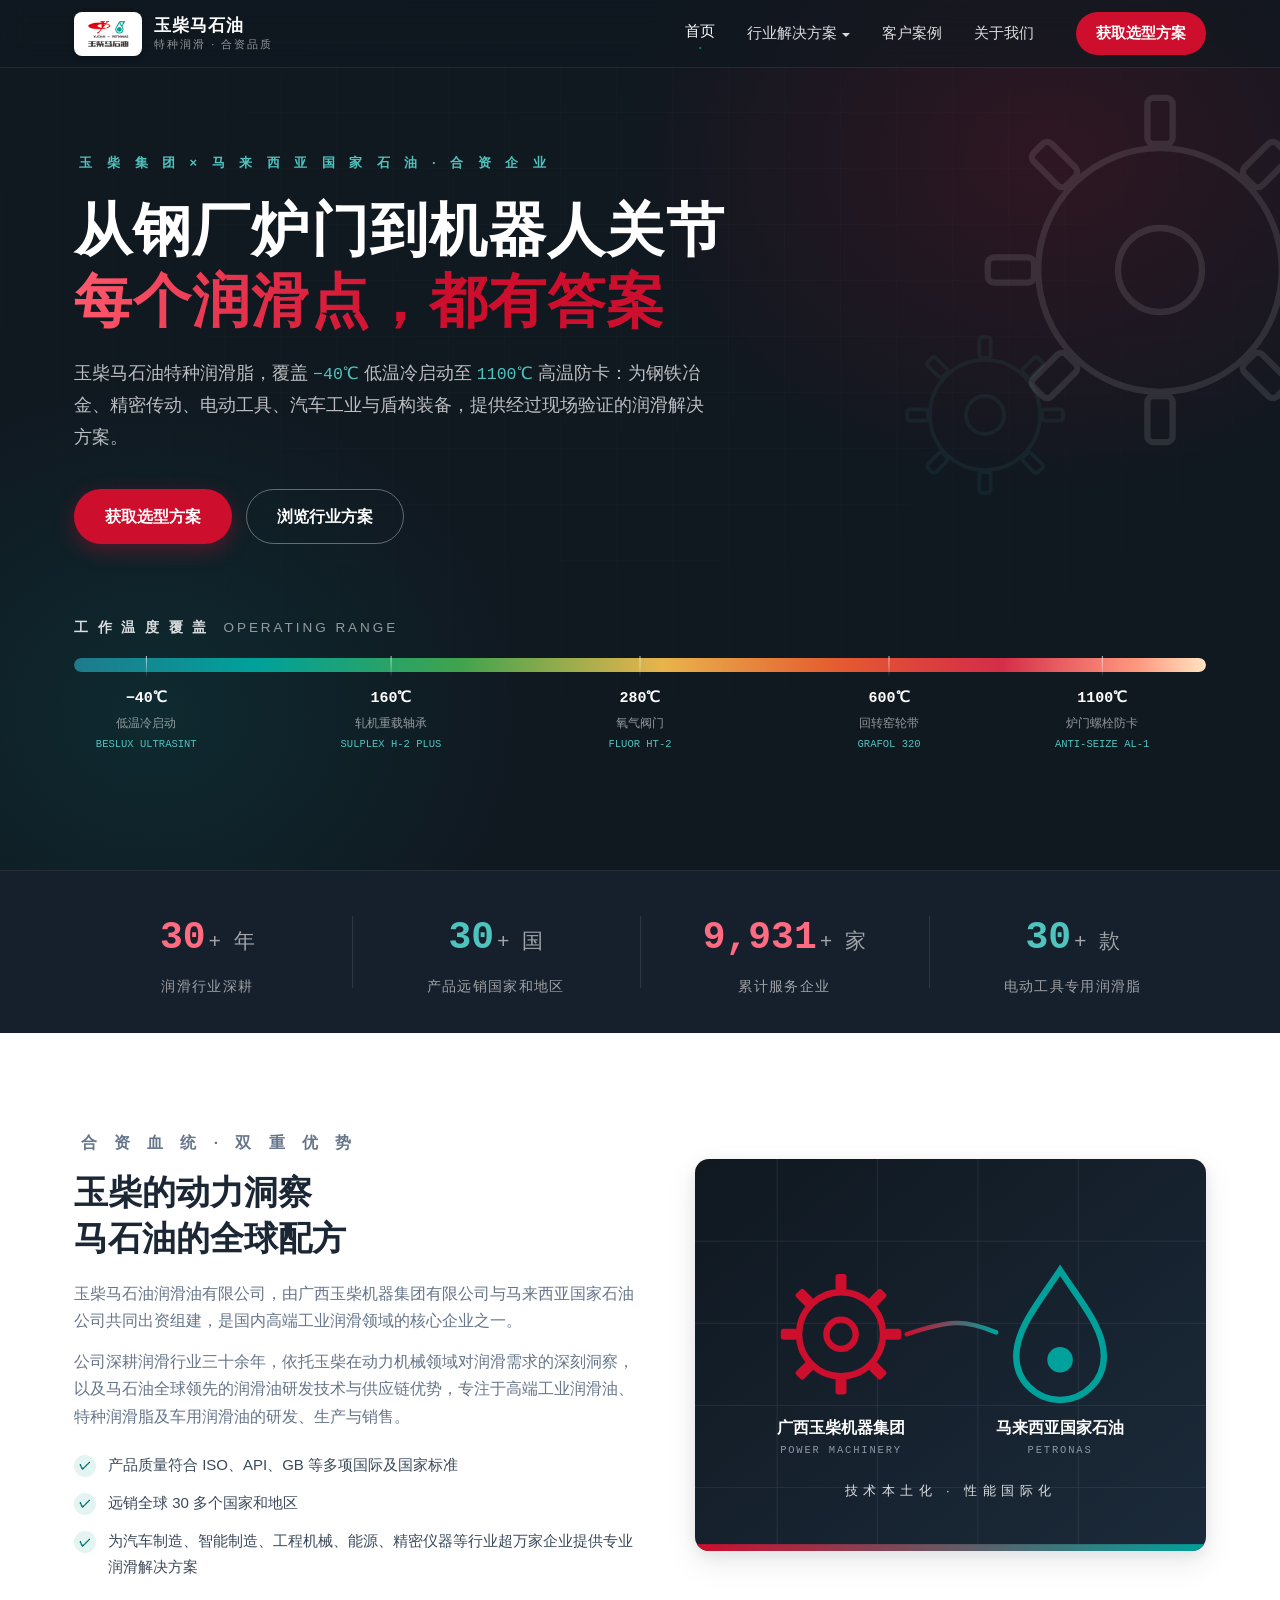
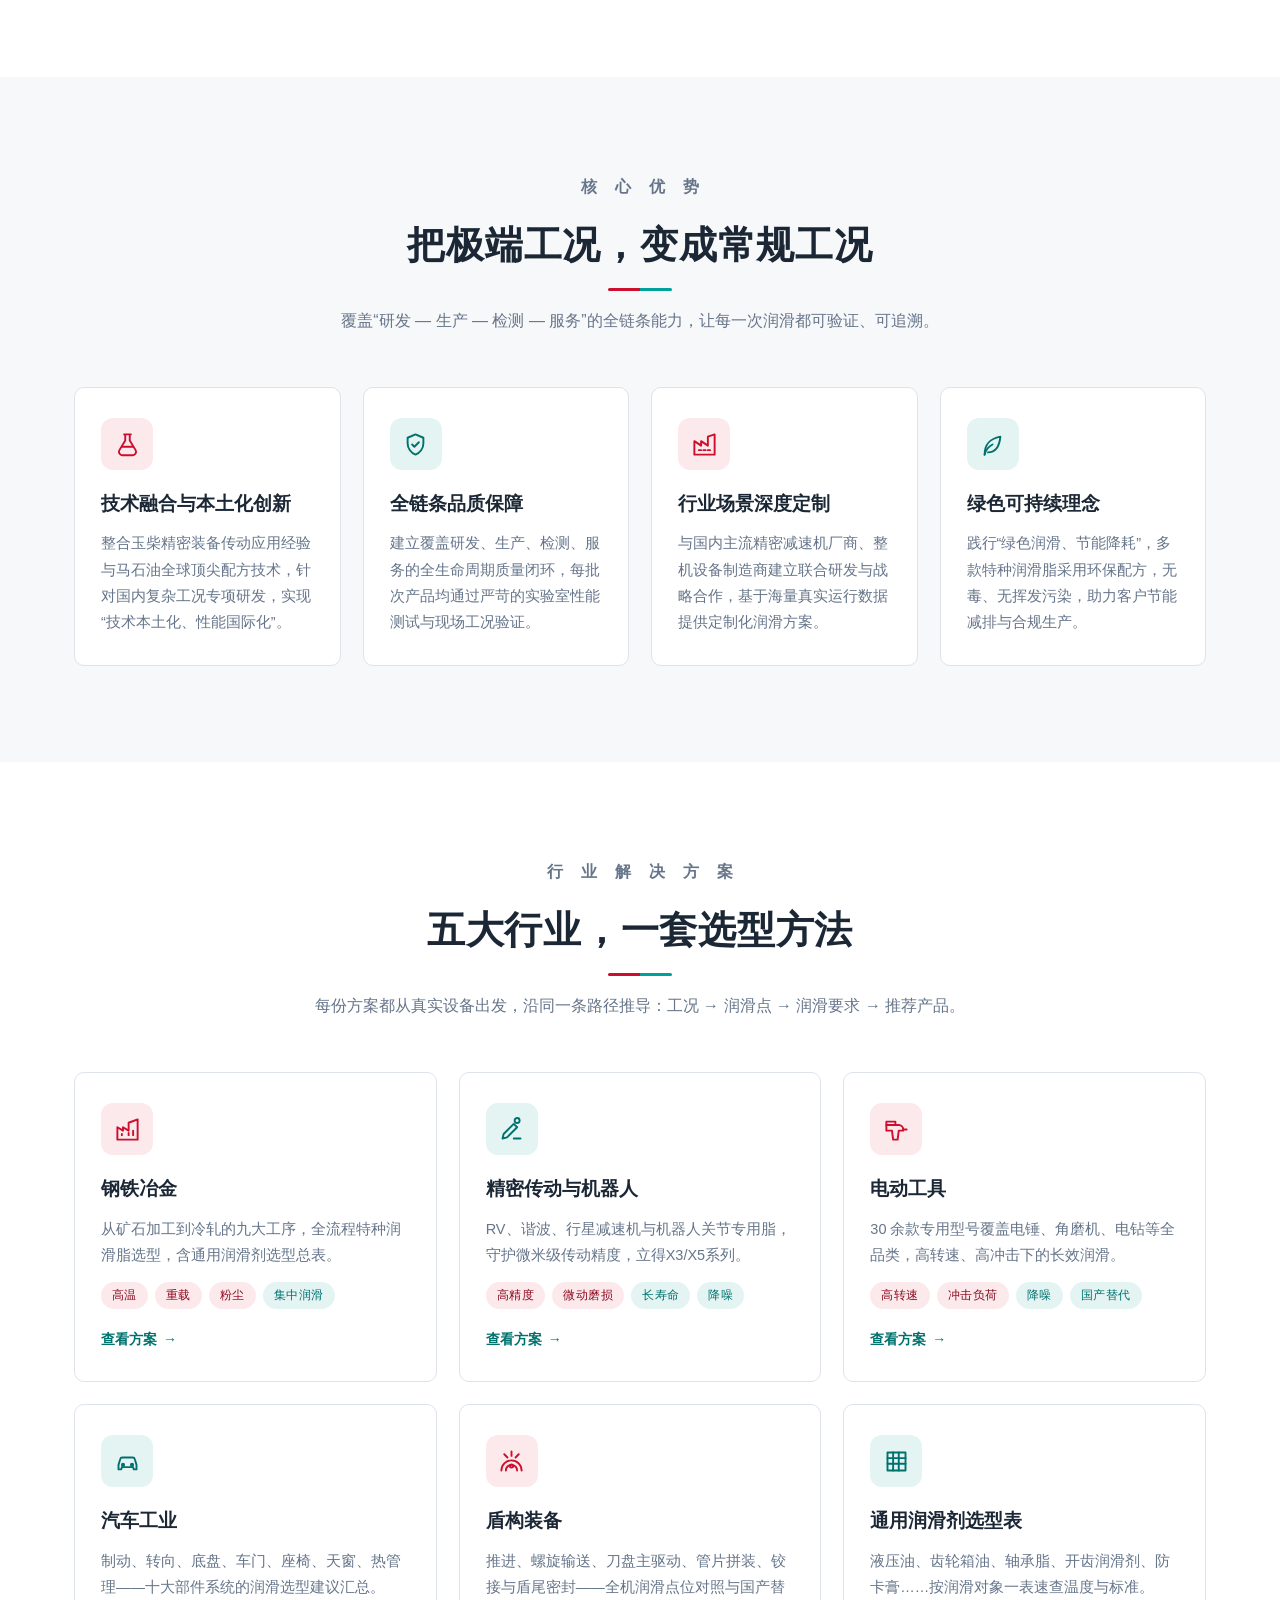
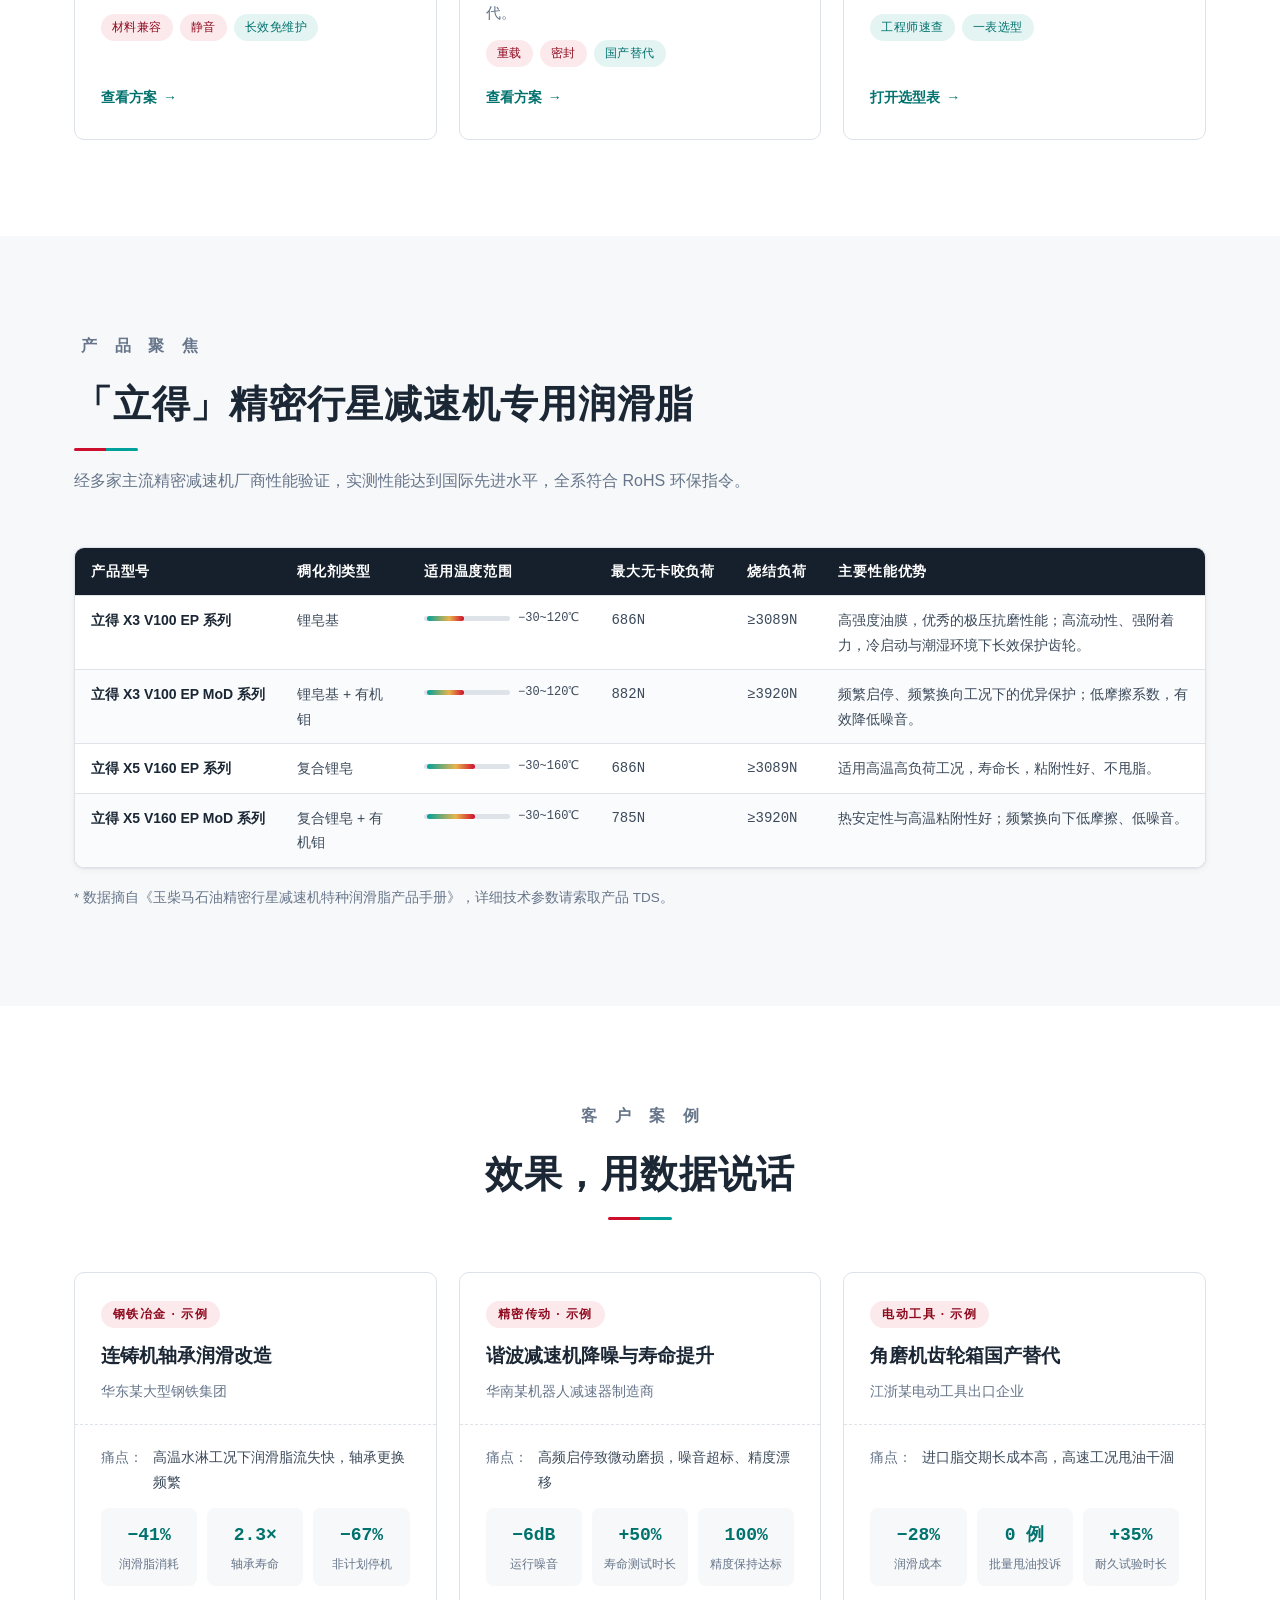
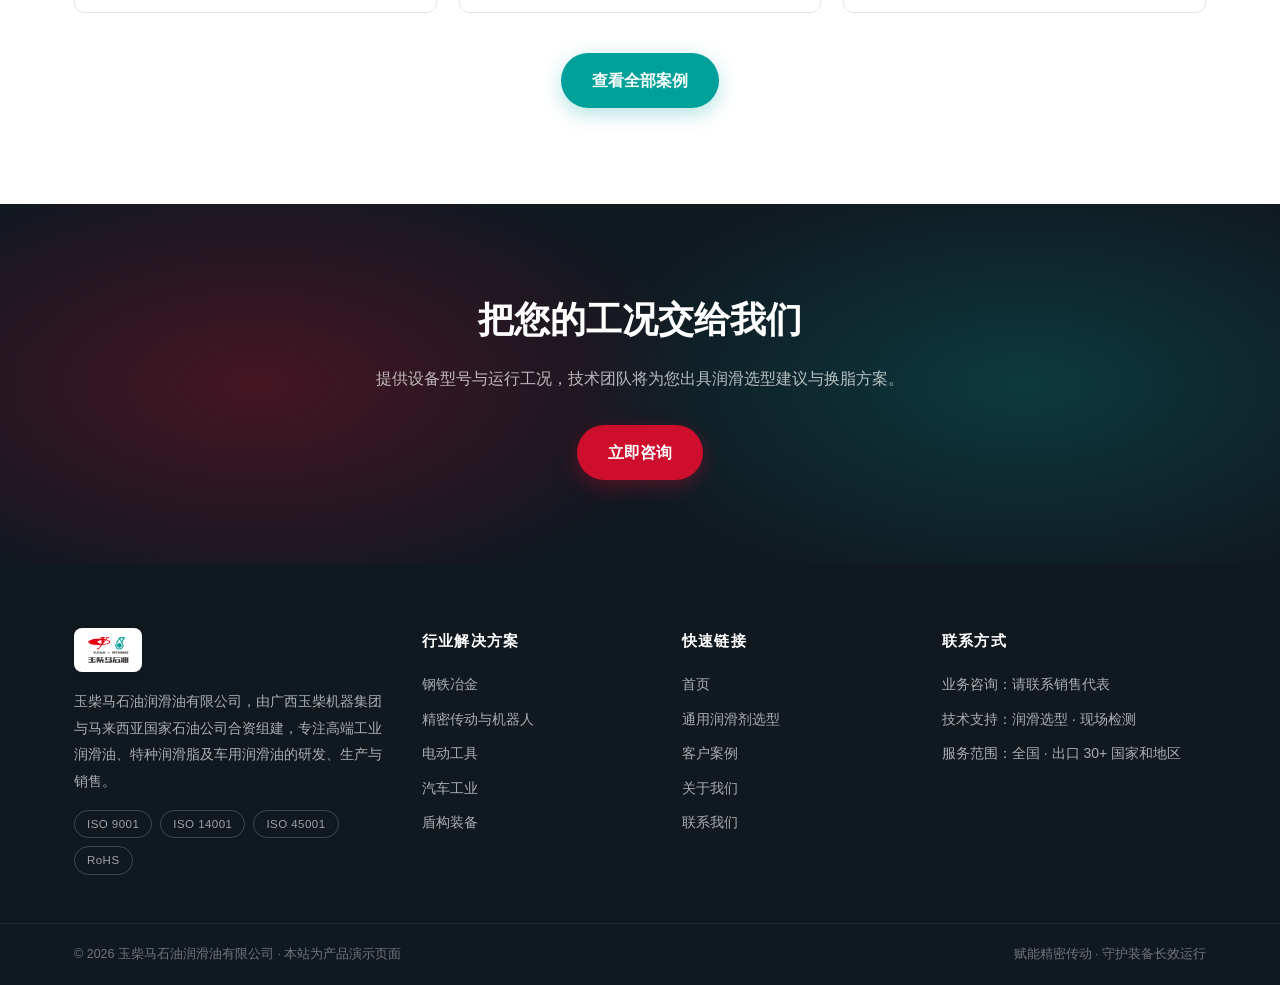
==== index.html @ 253e6396 "玉柴马石油特种润滑演示站点：首页、五大行业方案、客户案例、关于我们 Co-Authored-By: Claude Fable 5 <noreply@anthropic.com>" ====
<!DOCTYPE html>
<html lang="zh-CN">
<head>
<meta charset="UTF-8">
<meta name="viewport" content="width=device-width, initial-scale=1.0">
<title>玉柴马石油 · 特种润滑解决方案</title>
<meta name="description" content="玉柴马石油润滑油有限公司——玉柴集团与马来西亚国家石油公司合资企业，为钢铁冶金、精密传动、电动工具、汽车工业、盾构装备提供特种润滑脂与全套润滑解决方案。">
<link rel="icon" type="image/png" href="assets/img/logo.png">
<link rel="stylesheet" href="assets/css/style.css">
</head>
<body>

<header class="nav" id="nav">
  <div class="nav-inner">
    <a class="brand" href="index.html" aria-label="玉柴马石油 首页">
      <span class="brand-chip"><img src="assets/img/logo.png" alt="玉柴马石油 YUCHAI · PETRONAS"></span>
      <span class="brand-name">玉柴马石油<small>特种润滑 · 合资品质</small></span>
    </a>
    <nav aria-label="主导航">
      <ul class="nav-links">
        <li><a class="top-link active" href="index.html">首页</a></li>
        <li>
          <a class="top-link" href="solutions/steel.html" aria-haspopup="true">行业解决方案<span class="caret"></span></a>
          <ul class="dropdown">
            <li><a href="solutions/steel.html"><span class="dot"></span>钢铁冶金</a></li>
            <li><a href="solutions/precision.html"><span class="dot"></span>精密传动与机器人</a></li>
            <li><a href="solutions/power-tools.html"><span class="dot"></span>电动工具</a></li>
            <li><a href="solutions/automotive.html"><span class="dot"></span>汽车工业</a></li>
            <li><a href="solutions/tbm.html"><span class="dot"></span>盾构装备</a></li>
          </ul>
        </li>
        <li><a class="top-link" href="cases.html">客户案例</a></li>
        <li><a class="top-link" href="about.html">关于我们</a></li>
      </ul>
    </nav>
    <a class="nav-cta" href="about.html#contact">获取选型方案</a>
    <button class="nav-burger" aria-label="打开菜单" aria-expanded="false"><span></span></button>
  </div>
</header>

<main>

<!-- 英雄区 -->
<section class="hero">
  <div class="hero-grid" aria-hidden="true"></div>
  <svg aria-hidden="true" style="position:absolute;right:-90px;top:60px;width:420px;opacity:.10" viewBox="0 0 200 200" fill="none">
    <g class="gear-spin">
      <circle cx="100" cy="100" r="58" stroke="#fff" stroke-width="3"/>
      <circle cx="100" cy="100" r="20" stroke="#fff" stroke-width="3"/>
      <g stroke="#fff" stroke-width="3">
        <rect x="94" y="18" width="12" height="22" rx="3"/><rect x="94" y="160" width="12" height="22" rx="3"/>
        <rect x="18" y="94" width="22" height="12" rx="3"/><rect x="160" y="94" width="22" height="12" rx="3"/>
        <rect x="94" y="18" width="12" height="22" rx="3" transform="rotate(45 100 100)"/>
        <rect x="94" y="160" width="12" height="22" rx="3" transform="rotate(45 100 100)"/>
        <rect x="18" y="94" width="22" height="12" rx="3" transform="rotate(45 100 100)"/>
        <rect x="160" y="94" width="22" height="12" rx="3" transform="rotate(45 100 100)"/>
      </g>
    </g>
  </svg>
  <svg aria-hidden="true" style="position:absolute;right:200px;top:320px;width:190px;opacity:.07" viewBox="0 0 200 200" fill="none">
    <g class="gear-spin rev">
      <circle cx="100" cy="100" r="58" stroke="#4FC3BE" stroke-width="4"/>
      <circle cx="100" cy="100" r="20" stroke="#4FC3BE" stroke-width="4"/>
      <g stroke="#4FC3BE" stroke-width="4">
        <rect x="94" y="18" width="12" height="22" rx="3"/><rect x="94" y="160" width="12" height="22" rx="3"/>
        <rect x="18" y="94" width="22" height="12" rx="3"/><rect x="160" y="94" width="22" height="12" rx="3"/>
        <rect x="94" y="18" width="12" height="22" rx="3" transform="rotate(45 100 100)"/>
        <rect x="94" y="160" width="12" height="22" rx="3" transform="rotate(45 100 100)"/>
        <rect x="18" y="94" width="22" height="12" rx="3" transform="rotate(45 100 100)"/>
        <rect x="160" y="94" width="22" height="12" rx="3" transform="rotate(45 100 100)"/>
      </g>
    </g>
  </svg>

  <div class="hero-inner">
    <p class="eyebrow">玉 柴 集 团 × 马 来 西 亚 国 家 石 油 · 合 资 企 业</p>
    <h1>从钢厂炉门到机器人关节<br><span class="accent">每个润滑点，都有答案</span></h1>
    <p class="hero-sub">玉柴马石油特种润滑脂，覆盖 <span class="mono">−40℃</span> 低温冷启动至 <span class="mono">1100℃</span> 高温防卡：为钢铁冶金、精密传动、电动工具、汽车工业与盾构装备，提供经过现场验证的润滑解决方案。</p>
    <div class="hero-actions">
      <a class="btn btn-red" href="about.html#contact">获取选型方案</a>
      <a class="btn btn-ghost" href="solutions/steel.html">浏览行业方案</a>
    </div>

    <!-- 签名元素：工作温度带 -->
    <div class="temp-band" aria-label="产品工作温度覆盖范围示意">
      <div class="temp-band-title"><strong>工 作 温 度 覆 盖</strong><span>OPERATING RANGE</span></div>
      <div class="temp-track"><div class="temp-fill"></div></div>
      <div class="temp-ticks">
        <div class="temp-tick start" style="left:3%">
          <div class="t-val">−40℃</div>
          <div class="t-label">低温冷启动</div>
          <div class="t-prod">BESLUX ULTRASINT</div>
        </div>
        <div class="temp-tick" style="left:28%">
          <div class="t-val">160℃</div>
          <div class="t-label">轧机重载轴承</div>
          <div class="t-prod">SULPLEX H-2 PLUS</div>
        </div>
        <div class="temp-tick" style="left:50%">
          <div class="t-val">280℃</div>
          <div class="t-label">氧气阀门</div>
          <div class="t-prod">FLUOR HT-2</div>
        </div>
        <div class="temp-tick" style="left:72%">
          <div class="t-val">600℃</div>
          <div class="t-label">回转窑轮带</div>
          <div class="t-prod">GRAFOL 320</div>
        </div>
        <div class="temp-tick end" style="left:94%">
          <div class="t-val">1100℃</div>
          <div class="t-label">炉门螺栓防卡</div>
          <div class="t-prod">ANTI-SEIZE AL-1</div>
        </div>
      </div>
    </div>
  </div>
</section>

<!-- 数据条 -->
<section class="stats" aria-label="公司关键数据">
  <div class="stats-inner">
    <div class="stat reveal"><div class="num" data-count="30">0<span class="unit">+ 年</span></div><div class="lbl">润滑行业深耕</div></div>
    <div class="stat reveal d1"><div class="num" data-count="30">0<span class="unit">+ 国</span></div><div class="lbl">产品远销国家和地区</div></div>
    <div class="stat reveal d2"><div class="num" data-count="10000">0<span class="unit">+ 家</span></div><div class="lbl">累计服务企业</div></div>
    <div class="stat reveal d3"><div class="num" data-count="30">0<span class="unit">+ 款</span></div><div class="lbl">电动工具专用润滑脂</div></div>
  </div>
</section>

<!-- 公司简介 -->
<section class="section">
  <div class="container split">
    <div class="reveal">
      <p class="eyebrow">合 资 血 统 · 双 重 优 势</p>
      <h2>玉柴的动力洞察<br>马石油的全球配方</h2>
      <p>玉柴马石油润滑油有限公司，由广西玉柴机器集团有限公司与马来西亚国家石油公司共同出资组建，是国内高端工业润滑领域的核心企业之一。</p>
      <p>公司深耕润滑行业三十余年，依托玉柴在动力机械领域对润滑需求的深刻洞察，以及马石油全球领先的润滑油研发技术与供应链优势，专注于高端工业润滑油、特种润滑脂及车用润滑油的研发、生产与销售。</p>
      <ul class="facts">
        <li>产品质量符合 ISO、API、GB 等多项国际及国家标准</li>
        <li>远销全球 30 多个国家和地区</li>
        <li>为汽车制造、智能制造、工程机械、能源、精密仪器等行业超万家企业提供专业润滑解决方案</li>
      </ul>
    </div>
    <div class="art reveal d2" aria-hidden="true">
      <svg viewBox="0 0 560 430" xmlns="http://www.w3.org/2000/svg" role="img" aria-label="玉柴与马石油合资示意">
        <defs>
          <linearGradient id="bgJV" x1="0" y1="0" x2="1" y2="1">
            <stop offset="0" stop-color="#101820"/><stop offset="1" stop-color="#1B2A3A"/>
          </linearGradient>
          <linearGradient id="film" x1="0" y1="0" x2="1" y2="0">
            <stop offset="0" stop-color="#CE0E2D"/><stop offset="1" stop-color="#00A19B"/>
          </linearGradient>
        </defs>
        <rect width="560" height="430" fill="url(#bgJV)"/>
        <g opacity=".08" stroke="#fff"><path d="M0 90 H560 M0 180 H560 M0 270 H560 M0 360 H560"/><path d="M90 0 V430 M200 0 V430 M310 0 V430 M420 0 V430"/></g>
        <!-- 玉柴：红色齿轮 -->
        <g class="gear-spin" style="transform-box:fill-box" transform="translate(88 120)">
          <g stroke="#CE0E2D" stroke-width="7" fill="none">
            <circle cx="72" cy="72" r="46"/><circle cx="72" cy="72" r="16"/>
            <g>
              <rect x="66" y="6" width="12" height="18" rx="3" fill="#CE0E2D" stroke="none"/>
              <rect x="66" y="120" width="12" height="18" rx="3" fill="#CE0E2D" stroke="none"/>
              <rect x="6" y="66" width="18" height="12" rx="3" fill="#CE0E2D" stroke="none"/>
              <rect x="120" y="66" width="18" height="12" rx="3" fill="#CE0E2D" stroke="none"/>
              <rect x="66" y="6" width="12" height="18" rx="3" fill="#CE0E2D" stroke="none" transform="rotate(45 72 72)"/>
              <rect x="66" y="120" width="12" height="18" rx="3" fill="#CE0E2D" stroke="none" transform="rotate(45 72 72)"/>
              <rect x="6" y="66" width="18" height="12" rx="3" fill="#CE0E2D" stroke="none" transform="rotate(45 72 72)"/>
              <rect x="120" y="66" width="18" height="12" rx="3" fill="#CE0E2D" stroke="none" transform="rotate(45 72 72)"/>
            </g>
          </g>
        </g>
        <text x="160" y="300" fill="#fff" font-size="17" font-weight="700" text-anchor="middle" font-family="PingFang SC, Microsoft YaHei, sans-serif">广西玉柴机器集团</text>
        <text x="160" y="322" fill="#8B98A8" font-size="11.5" text-anchor="middle" font-family="SF Mono, Menlo, monospace" letter-spacing="2">POWER MACHINERY</text>
        <!-- 马石油：青色油滴 -->
        <g class="float-soft">
          <path d="M400 122 C424 158 448 186 448 216 a48 48 0 1 1 -96 0 c0 -30 24 -58 48 -94 Z" fill="none" stroke="#00A19B" stroke-width="7"/>
          <circle cx="400" cy="220" r="14" fill="#00A19B"/>
        </g>
        <text x="400" y="300" fill="#fff" font-size="17" font-weight="700" text-anchor="middle" font-family="PingFang SC, Microsoft YaHei, sans-serif">马来西亚国家石油</text>
        <text x="400" y="322" fill="#8B98A8" font-size="11.5" text-anchor="middle" font-family="SF Mono, Menlo, monospace" letter-spacing="2">PETRONAS</text>
        <!-- 油膜连接线 -->
        <path d="M232 192 C280 176 296 176 330 190" stroke="url(#film)" stroke-width="5" fill="none" stroke-linecap="round"/>
        <text x="280" y="368" fill="#fff" font-size="14" text-anchor="middle" font-family="PingFang SC, Microsoft YaHei, sans-serif" opacity=".85" letter-spacing="6">技术本土化 · 性能国际化</text>
        <rect x="0" y="422" width="560" height="8" fill="url(#film)"/>
      </svg>
    </div>
  </div>
</section>

<!-- 核心优势 -->
<section class="section tint">
  <div class="container">
    <div class="section-head center reveal">
      <p class="eyebrow">核 心 优 势</p>
      <h2>把极端工况，变成常规工况</h2>
      <div class="seam"></div>
      <p>覆盖“研发 — 生产 — 检测 — 服务”的全链条能力，让每一次润滑都可验证、可追溯。</p>
    </div>
    <div class="grid c4">
      <div class="card reveal">
        <div class="icon red"><svg viewBox="0 0 24 24" fill="none" stroke="currentColor" stroke-width="1.7" stroke-linecap="round" stroke-linejoin="round"><path d="M9 3h6M10 3v5.5L4.8 17a3 3 0 0 0 2.7 4.5h9a3 3 0 0 0 2.7-4.5L14 8.5V3"/><path d="M7.5 14h9"/></svg></div>
        <h3>技术融合与本土化创新</h3>
        <p>整合玉柴精密装备传动应用经验与马石油全球顶尖配方技术，针对国内复杂工况专项研发，实现“技术本土化、性能国际化”。</p>
      </div>
      <div class="card reveal d1">
        <div class="icon"><svg viewBox="0 0 24 24" fill="none" stroke="currentColor" stroke-width="1.7" stroke-linecap="round" stroke-linejoin="round"><path d="M12 3l7 3v5c0 4.5-3 8.5-7 10-4-1.5-7-5.5-7-10V6l7-3z"/><path d="M9 12l2 2 4-4"/></svg></div>
        <h3>全链条品质保障</h3>
        <p>建立覆盖研发、生产、检测、服务的全生命周期质量闭环，每批次产品均通过严苛的实验室性能测试与现场工况验证。</p>
      </div>
      <div class="card reveal d2">
        <div class="icon red"><svg viewBox="0 0 24 24" fill="none" stroke="currentColor" stroke-width="1.7" stroke-linecap="round" stroke-linejoin="round"><path d="M3 21V9l6 4V9l6 4V5l6-2v18H3z"/><path d="M7 17h2M11 17h2M15 17h2"/></svg></div>
        <h3>行业场景深度定制</h3>
        <p>与国内主流精密减速机厂商、整机设备制造商建立联合研发与战略合作，基于海量真实运行数据提供定制化润滑方案。</p>
      </div>
      <div class="card reveal d3">
        <div class="icon"><svg viewBox="0 0 24 24" fill="none" stroke="currentColor" stroke-width="1.7" stroke-linecap="round" stroke-linejoin="round"><path d="M5 21c0-9 4-14 14-16-1 10-5 14-11 14"/><path d="M5 21c1-4 3-7 7-9"/></svg></div>
        <h3>绿色可持续理念</h3>
        <p>践行“绿色润滑、节能降耗”，多款特种润滑脂采用环保配方，无毒、无挥发污染，助力客户节能减排与合规生产。</p>
      </div>
    </div>
  </div>
</section>

<!-- 行业解决方案 -->
<section class="section" id="solutions">
  <div class="container">
    <div class="section-head center reveal">
      <p class="eyebrow">行 业 解 决 方 案</p>
      <h2>五大行业，一套选型方法</h2>
      <div class="seam"></div>
      <p>每份方案都从真实设备出发，沿同一条路径推导：工况 → 润滑点 → 润滑要求 → 推荐产品。</p>
    </div>
    <div class="grid c3">
      <a class="card industry-card reveal" href="solutions/steel.html">
        <div class="icon red"><svg viewBox="0 0 24 24" fill="none" stroke="currentColor" stroke-width="1.7" stroke-linecap="round" stroke-linejoin="round"><path d="M3 21V10l5 3V10l5 3V6l8-3v18H3z"/><path d="M17 13v4M13 15v2M7 16v1"/></svg></div>
        <h3>钢铁冶金</h3>
        <p>从矿石加工到冷轧的九大工序，全流程特种润滑脂选型，含通用润滑剂选型总表。</p>
        <div class="chips"><span class="chip">高温</span><span class="chip">重载</span><span class="chip">粉尘</span><span class="chip teal">集中润滑</span></div>
        <span class="more">查看方案</span>
      </a>
      <a class="card industry-card reveal d1" href="solutions/precision.html">
        <div class="icon"><svg viewBox="0 0 24 24" fill="none" stroke="currentColor" stroke-width="1.7" stroke-linecap="round" stroke-linejoin="round"><path d="M4 20l4-1 9-9-3-3-9 9-1 4z"/><circle cx="17" cy="4" r="2.2"/><path d="M14 20h6"/></svg></div>
        <h3>精密传动与机器人</h3>
        <p>RV、谐波、行星减速机与机器人关节专用脂，守护微米级传动精度，立得X3/X5系列。</p>
        <div class="chips"><span class="chip">高精度</span><span class="chip">微动磨损</span><span class="chip teal">长寿命</span><span class="chip teal">降噪</span></div>
        <span class="more">查看方案</span>
      </a>
      <a class="card industry-card reveal d2" href="solutions/power-tools.html">
        <div class="icon red"><svg viewBox="0 0 24 24" fill="none" stroke="currentColor" stroke-width="1.7" stroke-linecap="round" stroke-linejoin="round"><path d="M3 8h11a4 4 0 0 1 4 4v1h-4l-1 8h-4l-1-8H3V8z"/><path d="M18 12h3M3 8V5h8v3"/></svg></div>
        <h3>电动工具</h3>
        <p>30 余款专用型号覆盖电锤、角磨机、电钻等全品类，高转速、高冲击下的长效润滑。</p>
        <div class="chips"><span class="chip">高转速</span><span class="chip">冲击负荷</span><span class="chip teal">降噪</span><span class="chip teal">国产替代</span></div>
        <span class="more">查看方案</span>
      </a>
      <a class="card industry-card reveal" href="solutions/automotive.html">
        <div class="icon"><svg viewBox="0 0 24 24" fill="none" stroke="currentColor" stroke-width="1.7" stroke-linecap="round" stroke-linejoin="round"><path d="M4 15l1.5-5A2 2 0 0 1 7.4 8.5h9.2a2 2 0 0 1 1.9 1.5L20 15v4h-2.5l-.5-2H7l-.5 2H4v-4z"/><circle cx="8" cy="15" r="1"/><circle cx="16" cy="15" r="1"/></svg></div>
        <h3>汽车工业</h3>
        <p>制动、转向、底盘、车门、座椅、天窗、热管理——十大部件系统的润滑选型建议汇总。</p>
        <div class="chips"><span class="chip">材料兼容</span><span class="chip">静音</span><span class="chip teal">长效免维护</span></div>
        <span class="more">查看方案</span>
      </a>
      <a class="card industry-card reveal d1" href="solutions/tbm.html">
        <div class="icon red"><svg viewBox="0 0 24 24" fill="none" stroke="currentColor" stroke-width="1.7" stroke-linecap="round" stroke-linejoin="round"><path d="M3 20a9 9 0 0 1 18 0"/><path d="M7 20a5 5 0 0 1 10 0"/><circle cx="12" cy="16" r="1.4"/><path d="M12 3v4M5.6 5.6l2.8 2.8M18.4 5.6l-2.8 2.8"/></svg></div>
        <h3>盾构装备</h3>
        <p>推进、螺旋输送、刀盘主驱动、管片拼装、铰接与盾尾密封——全机润滑点位对照与国产替代。</p>
        <div class="chips"><span class="chip">重载</span><span class="chip">密封</span><span class="chip teal">国产替代</span></div>
        <span class="more">查看方案</span>
      </a>
      <a class="card industry-card reveal d2" href="solutions/steel.html#general">
        <div class="icon"><svg viewBox="0 0 24 24" fill="none" stroke="currentColor" stroke-width="1.7" stroke-linecap="round" stroke-linejoin="round"><path d="M4 4h16v16H4z"/><path d="M4 9h16M4 14h16M9 4v16M14 4v16"/></svg></div>
        <h3>通用润滑剂选型表</h3>
        <p>液压油、齿轮箱油、轴承脂、开齿润滑剂、防卡膏……按润滑对象一表速查温度与标准。</p>
        <div class="chips"><span class="chip teal">工程师速查</span><span class="chip teal">一表选型</span></div>
        <span class="more">打开选型表</span>
      </a>
    </div>
  </div>
</section>

<!-- 产品聚焦：立得系列 -->
<section class="section tint">
  <div class="container">
    <div class="section-head reveal">
      <p class="eyebrow">产 品 聚 焦</p>
      <h2>「立得」精密行星减速机专用润滑脂</h2>
      <div class="seam"></div>
      <p>经多家主流精密减速机厂商性能验证，实测性能达到国际先进水平，全系符合 RoHS 环保指令。</p>
    </div>
    <div class="table-wrap reveal">
      <table class="spec">
        <thead>
          <tr><th>产品型号</th><th>稠化剂类型</th><th>适用温度范围</th><th>最大无卡咬负荷</th><th>烧结负荷</th><th>主要性能优势</th></tr>
        </thead>
        <tbody>
          <tr>
            <td class="dev">立得 X3 V100 EP 系列</td><td>锂皂基</td>
            <td><span class="trange"><span class="bar"><i data-lo="-30" data-hi="120"></i></span><span class="lbl">−30~120℃</span></span></td>
            <td class="mono">686N</td><td class="mono">≥3089N</td>
            <td>高强度油膜，优秀的极压抗磨性能；高流动性、强附着力，冷启动与潮湿环境下长效保护齿轮。</td>
          </tr>
          <tr>
            <td class="dev">立得 X3 V100 EP MoD 系列</td><td>锂皂基 + 有机钼</td>
            <td><span class="trange"><span class="bar"><i data-lo="-30" data-hi="120"></i></span><span class="lbl">−30~120℃</span></span></td>
            <td class="mono">882N</td><td class="mono">≥3920N</td>
            <td>频繁启停、频繁换向工况下的优异保护；低摩擦系数，有效降低噪音。</td>
          </tr>
          <tr>
            <td class="dev">立得 X5 V160 EP 系列</td><td>复合锂皂</td>
            <td><span class="trange"><span class="bar"><i data-lo="-30" data-hi="160"></i></span><span class="lbl">−30~160℃</span></span></td>
            <td class="mono">686N</td><td class="mono">≥3089N</td>
            <td>适用高温高负荷工况，寿命长，粘附性好、不甩脂。</td>
          </tr>
          <tr>
            <td class="dev">立得 X5 V160 EP MoD 系列</td><td>复合锂皂 + 有机钼</td>
            <td><span class="trange"><span class="bar"><i data-lo="-30" data-hi="160"></i></span><span class="lbl">−30~160℃</span></span></td>
            <td class="mono">785N</td><td class="mono">≥3920N</td>
            <td>热安定性与高温粘附性好；频繁换向下低摩擦、低噪音。</td>
          </tr>
        </tbody>
      </table>
    </div>
    <p class="reveal" style="margin-top:18px;font-size:13.5px;color:var(--gray)">* 数据摘自《玉柴马石油精密行星减速机特种润滑脂产品手册》，详细技术参数请索取产品 TDS。</p>
  </div>
</section>

<!-- 案例预览 -->
<section class="section">
  <div class="container">
    <div class="section-head center reveal">
      <p class="eyebrow">客 户 案 例</p>
      <h2>效果，用数据说话</h2>
      <div class="seam"></div>
    </div>
    <div class="grid c3">
      <a class="card case-card reveal" href="cases.html#case-steel">
        <div class="case-top">
          <span class="case-tag">钢铁冶金 · 示例</span>
          <h3>连铸机轴承润滑改造</h3>
          <div class="who">华东某大型钢铁集团</div>
        </div>
        <div class="case-body">
          <div class="kv"><span class="k">痛点：</span><span class="v">高温水淋工况下润滑脂流失快，轴承更换频繁</span></div>
          <div class="case-metrics">
            <div class="m"><div class="v">−41%</div><div class="k">润滑脂消耗</div></div>
            <div class="m"><div class="v">2.3×</div><div class="k">轴承寿命</div></div>
            <div class="m"><div class="v">−67%</div><div class="k">非计划停机</div></div>
          </div>
        </div>
      </a>
      <a class="card case-card reveal d1" href="cases.html#case-robot">
        <div class="case-top">
          <span class="case-tag">精密传动 · 示例</span>
          <h3>谐波减速机降噪与寿命提升</h3>
          <div class="who">华南某机器人减速器制造商</div>
        </div>
        <div class="case-body">
          <div class="kv"><span class="k">痛点：</span><span class="v">高频启停致微动磨损，噪音超标、精度漂移</span></div>
          <div class="case-metrics">
            <div class="m"><div class="v">−6dB</div><div class="k">运行噪音</div></div>
            <div class="m"><div class="v">+50%</div><div class="k">寿命测试时长</div></div>
            <div class="m"><div class="v">100%</div><div class="k">精度保持达标</div></div>
          </div>
        </div>
      </a>
      <a class="card case-card reveal d2" href="cases.html#case-tool">
        <div class="case-top">
          <span class="case-tag">电动工具 · 示例</span>
          <h3>角磨机齿轮箱国产替代</h3>
          <div class="who">江浙某电动工具出口企业</div>
        </div>
        <div class="case-body">
          <div class="kv"><span class="k">痛点：</span><span class="v">进口脂交期长成本高，高速工况甩油干涸</span></div>
          <div class="case-metrics">
            <div class="m"><div class="v">−28%</div><div class="k">润滑成本</div></div>
            <div class="m"><div class="v">0 例</div><div class="k">批量甩油投诉</div></div>
            <div class="m"><div class="v">+35%</div><div class="k">耐久试验时长</div></div>
          </div>
        </div>
      </a>
    </div>
    <div style="text-align:center;margin-top:40px" class="reveal">
      <a class="btn btn-teal" href="cases.html">查看全部案例</a>
    </div>
  </div>
</section>

<!-- CTA -->
<section class="cta-band">
  <div class="container reveal">
    <h2>把您的工况交给我们</h2>
    <p>提供设备型号与运行工况，技术团队将为您出具润滑选型建议与换脂方案。</p>
    <a class="btn btn-red" href="about.html#contact">立即咨询</a>
  </div>
</section>

</main>


<footer class="footer">
  <div class="footer-main">
    <div>
      <span class="brand-chip"><img src="assets/img/logo.png" alt="玉柴马石油"></span>
      <p>玉柴马石油润滑油有限公司，由广西玉柴机器集团与马来西亚国家石油公司合资组建，专注高端工业润滑油、特种润滑脂及车用润滑油的研发、生产与销售。</p>
      <div class="badges">
        <span class="badge">ISO 9001</span><span class="badge">ISO 14001</span>
        <span class="badge">ISO 45001</span><span class="badge">RoHS</span>
      </div>
    </div>
    <div>
      <h4>行业解决方案</h4>
      <ul>
        <li><a href="solutions/steel.html">钢铁冶金</a></li>
        <li><a href="solutions/precision.html">精密传动与机器人</a></li>
        <li><a href="solutions/power-tools.html">电动工具</a></li>
        <li><a href="solutions/automotive.html">汽车工业</a></li>
        <li><a href="solutions/tbm.html">盾构装备</a></li>
      </ul>
    </div>
    <div>
      <h4>快速链接</h4>
      <ul>
        <li><a href="index.html">首页</a></li>
        <li><a href="solutions/steel.html#general">通用润滑剂选型</a></li>
        <li><a href="cases.html">客户案例</a></li>
        <li><a href="about.html">关于我们</a></li>
        <li><a href="about.html#contact">联系我们</a></li>
      </ul>
    </div>
    <div>
      <h4>联系方式</h4>
      <ul>
        <li>业务咨询：请联系销售代表</li>
        <li>技术支持：润滑选型 · 现场检测</li>
        <li>服务范围：全国 · 出口 30+ 国家和地区</li>
      </ul>
    </div>
  </div>
  <div class="footer-bottom">
    <div class="inner">
      <span>© 2026 玉柴马石油润滑油有限公司 · 本站为产品演示页面</span>
      <span>赋能精密传动 · 守护装备长效运行</span>
    </div>
  </div>
</footer>

<script src="assets/js/main.js"></script>
</body>
</html>
---- assets/css/style.css ----
/* ============================================================
   玉柴马石油 · 特种润滑 — 站点样式
   语义色彩系统：红 = 工况/挑战 · 青 = 方案/防护
   ============================================================ */

:root {
  --red: #CE0E2D;
  --red-deep: #8F0A1E;
  --red-soft: #FBE9EC;
  --teal: #00A19B;
  --teal-deep: #00726E;
  --teal-soft: #E3F4F3;
  --black: #101820;
  --navy: #16202C;
  --slate: #3C4A5B;
  --ink: #1B2735;
  --gray: #66758A;
  --line: #DDE3E9;
  --bg: #F7F8F9;
  --white: #FFFFFF;
  --mono: "SF Mono", ui-monospace, "JetBrains Mono", Menlo, Consolas, "Courier New", monospace;
  --sans: -apple-system, BlinkMacSystemFont, "PingFang SC", "Hiragino Sans GB", "Microsoft YaHei", "Noto Sans SC", "Source Han Sans SC", sans-serif;
  --shadow-sm: 0 1px 2px rgba(16, 24, 32, .06), 0 2px 8px rgba(16, 24, 32, .05);
  --shadow-md: 0 4px 14px rgba(16, 24, 32, .08), 0 12px 32px rgba(16, 24, 32, .08);
  --radius: 10px;
  --nav-h: 68px;
  --maxw: 1180px;
}

* { margin: 0; padding: 0; box-sizing: border-box; }
html { scroll-behavior: smooth; -webkit-text-size-adjust: 100%; }
html:focus-within { scroll-behavior: smooth; }

body {
  font-family: var(--sans);
  color: var(--ink);
  background: var(--white);
  line-height: 1.75;
  font-size: 16px;
}

img, svg { max-width: 100%; display: block; }
a { color: inherit; text-decoration: none; }
ul, ol { list-style: none; }
button { font-family: inherit; cursor: pointer; }

.container { max-width: var(--maxw); margin: 0 auto; padding: 0 24px; }
.mono { font-family: var(--mono); }

:focus-visible { outline: 2px solid var(--teal); outline-offset: 2px; border-radius: 2px; }

/* ---------- 顶部导航 ---------- */
.nav {
  position: fixed; top: 0; left: 0; right: 0; z-index: 100;
  height: var(--nav-h);
  background: rgba(16, 24, 32, .55);
  backdrop-filter: blur(14px);
  -webkit-backdrop-filter: blur(14px);
  border-bottom: 1px solid rgba(255, 255, 255, .08);
  transition: background .3s ease, box-shadow .3s ease;
}
.nav.solid { background: rgba(16, 24, 32, .92); box-shadow: 0 2px 16px rgba(0, 0, 0, .25); }
.nav-inner {
  max-width: var(--maxw); margin: 0 auto; padding: 0 24px;
  height: 100%; display: flex; align-items: center; gap: 28px;
}
.brand { display: flex; align-items: center; gap: 12px; margin-right: auto; }
.brand-chip {
  background: var(--white); border-radius: 8px; padding: 5px 8px;
  display: flex; align-items: center; box-shadow: var(--shadow-sm);
}
.brand-chip img { height: 34px; width: auto; }
.brand-name { color: var(--white); font-weight: 700; letter-spacing: .06em; font-size: 17px; line-height: 1.3; }
.brand-name small { display: block; font-weight: 400; font-size: 11px; color: rgba(255,255,255,.55); letter-spacing: .18em; }

.nav-links { display: flex; align-items: center; gap: 4px; }
.nav-links > li { position: relative; }
.nav-links a.top-link {
  display: block; padding: 8px 14px; color: rgba(255, 255, 255, .85);
  font-size: 15px; border-radius: 6px; transition: color .2s, background .2s;
}
.nav-links a.top-link:hover { color: #fff; background: rgba(255, 255, 255, .08); }
.nav-links a.top-link.active { color: #fff; }
.nav-links a.top-link.active::after {
  content: ""; display: block; height: 2px; margin: 2px 14px 0;
  background: linear-gradient(90deg, var(--red) 50%, var(--teal) 50%);
  border-radius: 1px;
}
.caret { display: inline-block; margin-left: 5px; border: 4px solid transparent; border-top-color: currentColor; transform: translateY(3px); }

.dropdown {
  position: absolute; top: calc(100% + 10px); left: 0; min-width: 240px;
  background: var(--white); border-radius: var(--radius); box-shadow: var(--shadow-md);
  padding: 8px; opacity: 0; visibility: hidden; transform: translateY(8px);
  transition: opacity .22s ease, transform .22s ease, visibility .22s;
}
.nav-links li:hover > .dropdown,
.nav-links li:focus-within > .dropdown { opacity: 1; visibility: visible; transform: translateY(0); }
.dropdown a {
  display: flex; align-items: center; gap: 10px; padding: 10px 12px;
  border-radius: 8px; color: var(--ink); font-size: 14.5px; transition: background .15s;
}
.dropdown a:hover { background: var(--teal-soft); color: var(--teal-deep); }
.dropdown a .dot { width: 6px; height: 6px; border-radius: 50%; background: var(--red); flex: none; }
.dropdown a:hover .dot { background: var(--teal); }

.nav-cta {
  padding: 9px 20px; border-radius: 999px; font-size: 14.5px; font-weight: 600;
  color: #fff; background: var(--red); border: none;
  transition: background .2s, transform .2s; display: inline-block;
}
.nav-cta:hover { background: var(--red-deep); transform: translateY(-1px); }

.nav-burger {
  display: none; background: none; border: none; width: 42px; height: 42px;
  position: relative; margin-left: 6px;
}
.nav-burger span, .nav-burger span::before, .nav-burger span::after {
  content: ""; position: absolute; left: 9px; width: 24px; height: 2px;
  background: #fff; border-radius: 2px; transition: transform .25s, opacity .25s;
}
.nav-burger span { top: 20px; }
.nav-burger span::before { left: 0; top: -7px; }
.nav-burger span::after { left: 0; top: 7px; }
.nav.open .nav-burger span { background: transparent; }
.nav.open .nav-burger span::before { transform: translateY(7px) rotate(45deg); }
.nav.open .nav-burger span::after { transform: translateY(-7px) rotate(-45deg); }

/* ---------- 英雄区 ---------- */
.hero {
  position: relative; background: var(--black); color: #fff; overflow: hidden;
  padding: calc(var(--nav-h) + 84px) 0 0;
}
.hero::before {
  content: ""; position: absolute; inset: 0;
  background:
    radial-gradient(52% 60% at 82% 18%, rgba(206, 14, 45, .16), transparent 65%),
    radial-gradient(46% 60% at 12% 82%, rgba(0, 161, 155, .13), transparent 65%);
  pointer-events: none;
}
.hero-grid {
  position: absolute; inset: 0; opacity: .5; pointer-events: none;
  background-image: linear-gradient(rgba(255,255,255,.035) 1px, transparent 1px),
    linear-gradient(90deg, rgba(255,255,255,.035) 1px, transparent 1px);
  background-size: 56px 56px;
  mask-image: radial-gradient(70% 70% at 50% 30%, #000 0%, transparent 100%);
  -webkit-mask-image: radial-gradient(70% 70% at 50% 30%, #000 0%, transparent 100%);
}
.hero-inner { position: relative; max-width: var(--maxw); margin: 0 auto; padding: 0 24px; }
.eyebrow {
  font-size: 13px; letter-spacing: .42em; color: var(--teal);
  font-weight: 600; margin-bottom: 20px; text-indent: .42em;
}
.hero .eyebrow { color: #4FC3BE; }
.hero h1 {
  font-size: clamp(34px, 5.2vw, 58px); line-height: 1.22; font-weight: 800;
  letter-spacing: .02em; margin-bottom: 22px;
}
.hero h1 .accent { color: transparent; background: linear-gradient(100deg, #FF5A6E, var(--red) 55%); -webkit-background-clip: text; background-clip: text; }
.hero-sub {
  font-size: clamp(15px, 1.6vw, 18px); color: rgba(255, 255, 255, .72);
  max-width: 640px; margin-bottom: 36px;
}
.hero-sub .mono { color: #4FC3BE; font-size: .92em; }
.hero-actions { display: flex; gap: 14px; flex-wrap: wrap; margin-bottom: 72px; }

.btn {
  display: inline-flex; align-items: center; gap: 8px;
  padding: 13px 30px; border-radius: 999px; font-size: 15.5px; font-weight: 600;
  transition: transform .2s, box-shadow .2s, background .2s, color .2s;
  border: 1.5px solid transparent;
}
.btn:hover { transform: translateY(-2px); }
.btn-red { background: var(--red); color: #fff; box-shadow: 0 6px 20px rgba(206, 14, 45, .35); }
.btn-red:hover { background: var(--red-deep); }
.btn-ghost { border-color: rgba(255, 255, 255, .35); color: #fff; }
.btn-ghost:hover { border-color: var(--teal); color: #4FC3BE; }
.btn-teal { background: var(--teal); color: #fff; box-shadow: 0 6px 20px rgba(0, 161, 155, .3); }
.btn-teal:hover { background: var(--teal-deep); }

/* ---------- 签名元素：工作温度带 ---------- */
.temp-band { position: relative; padding: 0 0 64px; }
.temp-band-title {
  display: flex; align-items: baseline; gap: 14px; margin-bottom: 18px;
  font-size: 13.5px; color: rgba(255, 255, 255, .55); letter-spacing: .22em;
}
.temp-band-title strong { color: rgba(255,255,255,.85); font-weight: 600; }
.temp-track {
  position: relative; height: 14px; border-radius: 7px; overflow: hidden;
  background: rgba(255, 255, 255, .07);
}
.temp-fill {
  position: absolute; inset: 0; border-radius: 7px;
  background: linear-gradient(90deg,
    #1F7A8C 0%, #00A19B 16%, #3FA34D 34%, #E9B44C 52%,
    #E4572E 68%, #CE0E2D 82%, #FF7A59 94%, #FFD8A8 100%);
  transform-origin: left center; transform: scaleX(0);
  transition: transform 1.6s cubic-bezier(.22, .8, .3, 1);
}
.temp-band.lit .temp-fill { transform: scaleX(1); }
.temp-fill::after {
  content: ""; position: absolute; top: 0; bottom: 0; right: 0; width: 34%;
  background: linear-gradient(90deg, transparent, rgba(255, 255, 255, .28), transparent);
  background-size: 200% 100%; animation: shimmer 3.2s linear infinite;
  opacity: 0; transition: opacity .8s 1.4s;
}
.temp-band.lit .temp-fill::after { opacity: 1; }
@keyframes shimmer { from { background-position: 160% 0; } to { background-position: -60% 0; } }

.temp-ticks { position: relative; margin-top: 16px; height: 118px; }
.temp-tick {
  position: absolute; top: 0; transform: translateX(-50%);
  width: max-content; max-width: 150px;
  text-align: center; opacity: 0; transition: opacity .5s ease, transform .5s ease;
  translate: 0 8px;
}
.temp-band.lit .temp-tick { opacity: 1; translate: 0 0; }
.temp-tick::before {
  content: ""; display: block; width: 1.5px; height: 22px; margin: -32px auto 8px;
  background: linear-gradient(180deg, rgba(255,255,255,.75), transparent);
}
.temp-tick .t-val { font-family: var(--mono); font-size: 15px; font-weight: 700; color: #fff; }
.temp-tick .t-label { font-size: 12px; color: rgba(255, 255, 255, .55); margin-top: 2px; line-height: 1.5; }
.temp-tick .t-prod { font-family: var(--mono); font-size: 10.5px; color: #4FC3BE; margin-top: 3px; }
.temp-tick.start { transform: translateX(-12%); }
.temp-tick.end { transform: translateX(-88%); }
.temp-tick:nth-child(1) { transition-delay: .35s; }
.temp-tick:nth-child(2) { transition-delay: .6s; }
.temp-tick:nth-child(3) { transition-delay: .85s; }
.temp-tick:nth-child(4) { transition-delay: 1.1s; }
.temp-tick:nth-child(5) { transition-delay: 1.35s; }

/* ---------- 数据条 ---------- */
.stats { background: var(--navy); color: #fff; border-top: 1px solid rgba(255,255,255,.06); }
.stats-inner {
  max-width: var(--maxw); margin: 0 auto; padding: 34px 24px;
  display: grid; grid-template-columns: repeat(4, 1fr); gap: 22px;
}
.stat { text-align: center; position: relative; }
.stat + .stat::before {
  content: ""; position: absolute; left: -11px; top: 12%; bottom: 12%;
  width: 1px; background: rgba(255, 255, 255, .1);
}
.stat .num { font-family: var(--mono); font-size: clamp(26px, 3vw, 38px); font-weight: 700; }
.stat .num .unit { font-size: .55em; margin-left: 3px; color: rgba(255,255,255,.6); font-weight: 500; }
.stat .lbl { font-size: 13.5px; color: rgba(255, 255, 255, .58); margin-top: 4px; letter-spacing: .1em; }
.stat:nth-child(odd) .num { color: #FF6B81; }
.stat:nth-child(even) .num { color: #4FC3BE; }

/* ---------- 章节通用 ---------- */
.section { padding: 96px 0; }
.section.tint { background: var(--bg); }
.section-head { max-width: 720px; margin-bottom: 52px; }
.section-head.center { margin-left: auto; margin-right: auto; text-align: center; }
.section-head h2 { font-size: clamp(26px, 3.4vw, 38px); font-weight: 800; letter-spacing: .02em; line-height: 1.3; }
.section-head .seam {
  width: 64px; height: 3px; margin: 18px 0 16px; border-radius: 2px;
  background: linear-gradient(90deg, var(--red) 50%, var(--teal) 50%);
}
.section-head.center .seam { margin-left: auto; margin-right: auto; }
.section-head p { color: var(--gray); font-size: 16px; }

/* ---------- 卡片 ---------- */
.grid { display: grid; gap: 22px; }
.grid.c2 { grid-template-columns: repeat(2, 1fr); }
.grid.c3 { grid-template-columns: repeat(3, 1fr); }
.grid.c4 { grid-template-columns: repeat(4, 1fr); }

.card {
  background: var(--white); border: 1px solid var(--line); border-radius: var(--radius);
  padding: 30px 26px; position: relative; overflow: hidden;
  transition: transform .28s ease, box-shadow .28s ease, border-color .28s ease;
}
.card::before {
  content: ""; position: absolute; top: 0; left: 0; right: 100%; height: 3px;
  background: linear-gradient(90deg, var(--red), var(--teal));
  transition: right .35s ease;
}
.card:hover { transform: translateY(-5px); box-shadow: var(--shadow-md); border-color: transparent; }
.card:hover::before { right: 0; }
.card .icon {
  width: 52px; height: 52px; border-radius: 12px; display: grid; place-items: center;
  background: var(--teal-soft); color: var(--teal-deep); margin-bottom: 18px;
}
.card .icon.red { background: var(--red-soft); color: var(--red); }
.card .icon svg { width: 27px; height: 27px; }
.card h3 { font-size: 18.5px; font-weight: 700; margin-bottom: 10px; }
.card p { font-size: 14.5px; color: var(--gray); line-height: 1.8; }

/* 行业卡 */
.industry-card { display: flex; flex-direction: column; min-height: 100%; }
.industry-card .chips { margin: 14px 0 18px; display: flex; flex-wrap: wrap; gap: 7px; }
.chip {
  font-size: 12px; padding: 3px 11px; border-radius: 999px;
  background: var(--red-soft); color: var(--red-deep); letter-spacing: .04em;
}
.chip.teal { background: var(--teal-soft); color: var(--teal-deep); }
.industry-card .more {
  margin-top: auto; font-size: 14px; font-weight: 600; color: var(--teal-deep);
  display: inline-flex; align-items: center; gap: 6px;
}
.industry-card .more::after { content: "→"; transition: transform .2s; }
.industry-card:hover .more::after { transform: translateX(4px); }

/* ---------- 内页页头 ---------- */
.page-hero {
  background: var(--black); color: #fff; position: relative; overflow: hidden;
  padding: calc(var(--nav-h) + 72px) 0 58px;
}
.page-hero::before {
  content: ""; position: absolute; inset: 0;
  background:
    radial-gradient(46% 70% at 88% 10%, rgba(206, 14, 45, .18), transparent 60%),
    radial-gradient(40% 66% at 6% 96%, rgba(0, 161, 155, .15), transparent 60%);
}
.page-hero .hero-grid { opacity: .4; }
.page-hero-inner { position: relative; max-width: var(--maxw); margin: 0 auto; padding: 0 24px; }
.crumbs { font-size: 13px; color: rgba(255, 255, 255, .5); margin-bottom: 18px; }
.crumbs a:hover { color: #4FC3BE; }
.crumbs .sep { margin: 0 8px; }
.page-hero h1 { font-size: clamp(28px, 4vw, 44px); font-weight: 800; letter-spacing: .02em; margin-bottom: 14px; }
.page-hero .lede { color: rgba(255, 255, 255, .7); max-width: 760px; font-size: 16px; }
.page-hero .meta-chips { display: flex; gap: 9px; flex-wrap: wrap; margin-top: 22px; }
.meta-chips .chip { background: rgba(255,255,255,.09); color: rgba(255,255,255,.85); font-size: 12.5px; padding: 5px 14px; }
.meta-chips .chip b { color: #FF8093; font-weight: 600; }

/* ---------- 手册版式（侧栏 + 内容） ---------- */
.handbook { display: grid; grid-template-columns: 250px minmax(0, 1fr); gap: 48px; align-items: start; }
.side-rail { position: sticky; top: calc(var(--nav-h) + 28px); }
.side-rail .rail-title {
  font-size: 12.5px; letter-spacing: .3em; color: var(--gray); margin-bottom: 14px; font-weight: 600;
}
.side-rail ol { border-left: 2px solid var(--line); }
.side-rail a {
  display: flex; gap: 10px; padding: 8px 0 8px 16px; margin-left: -2px;
  border-left: 2px solid transparent; color: var(--gray); font-size: 14px;
  transition: color .2s, border-color .2s;
}
.side-rail a .no { font-family: var(--mono); font-size: 12px; color: var(--line); font-weight: 700; min-width: 20px; transition: color .2s; padding-top: 2px; }
.side-rail a:hover { color: var(--ink); }
.side-rail a.current { color: var(--red); border-left-color: var(--red); font-weight: 600; }
.side-rail a.current .no { color: var(--red); }

.doc-section { padding: 8px 0 56px; scroll-margin-top: calc(var(--nav-h) + 24px); }
.doc-section > h2 {
  font-size: 24px; font-weight: 800; margin-bottom: 6px;
  display: flex; align-items: center; gap: 12px;
}
.doc-section > h2 .no { font-family: var(--mono); font-size: 14px; color: var(--red); font-weight: 700; letter-spacing: .05em; }
.doc-section .desc { color: var(--gray); font-size: 15px; max-width: 780px; margin: 10px 0 24px; }
.doc-section .desc + .desc { margin-top: -12px; }

/* ---------- 数据表 ---------- */
.table-wrap {
  overflow-x: auto; border: 1px solid var(--line); border-radius: var(--radius);
  background: var(--white); box-shadow: var(--shadow-sm);
  -webkit-overflow-scrolling: touch;
}
table.spec { width: 100%; border-collapse: collapse; font-size: 14px; min-width: 640px; }
table.spec thead th {
  background: var(--navy); color: #fff; text-align: left; font-weight: 600;
  padding: 12px 16px; font-size: 13.5px; letter-spacing: .06em; white-space: nowrap;
}
table.spec thead th:first-child { border-top-left-radius: 0; }
table.spec tbody td { padding: 12px 16px; border-top: 1px solid var(--line); vertical-align: top; color: var(--slate); }
table.spec tbody tr:nth-child(even) { background: #FAFBFC; }
table.spec tbody tr:hover { background: var(--teal-soft); }
table.spec td.dev { font-weight: 700; color: var(--ink); white-space: nowrap; }
table.spec td .prod {
  font-family: var(--mono); font-size: 12.5px; color: var(--teal-deep);
  background: var(--teal-soft); border-radius: 5px; padding: 2px 8px;
  display: inline-block; margin: 2px 4px 2px 0; white-space: nowrap;
}
table.spec td .cond { color: var(--red-deep); font-size: 13px; }
table.spec td .note { color: var(--gray); font-size: 12.5px; }
table.spec .group-row td {
  background: var(--red-soft); color: var(--red-deep); font-weight: 700;
  letter-spacing: .1em; font-size: 13.5px;
}
table.spec tbody tr.group-row:hover { background: var(--red-soft); }

/* 温度范围内嵌条 */
.trange { display: flex; align-items: center; gap: 8px; white-space: nowrap; }
.trange .bar { position: relative; width: 86px; height: 5px; border-radius: 3px; background: var(--line); overflow: hidden; flex: none; }
.trange .bar i {
  position: absolute; top: 0; bottom: 0; border-radius: 3px;
  background: linear-gradient(90deg, var(--teal), #E9B44C 60%, var(--red));
}
.trange .lbl { font-family: var(--mono); font-size: 12px; color: var(--slate); }

/* ---------- 双栏图文 ---------- */
.split { display: grid; grid-template-columns: 1.05fr .95fr; gap: 56px; align-items: center; }
.split .art { border-radius: 14px; overflow: hidden; box-shadow: var(--shadow-md); }
.split .art svg { width: 100%; height: auto; }
.split h2 { font-size: clamp(24px, 3vw, 34px); font-weight: 800; margin-bottom: 18px; line-height: 1.35; }
.split p { color: var(--gray); margin-bottom: 14px; font-size: 15.5px; }
.split .facts { margin-top: 22px; display: grid; gap: 12px; }
.split .facts li { display: flex; gap: 12px; align-items: flex-start; font-size: 15px; color: var(--slate); }
.split .facts li b { flex: none; white-space: nowrap; }
.split .facts li::before {
  content: "✓"; flex: none; width: 22px; height: 22px; border-radius: 50%;
  background: var(--teal-soft); color: var(--teal-deep); font-size: 12px;
  display: grid; place-items: center; font-weight: 700; margin-top: 3px;
}

/* ---------- 案例 ---------- */
.case-card { padding: 0; overflow: hidden; display: flex; flex-direction: column; }
.case-top { padding: 26px 26px 20px; border-bottom: 1px dashed var(--line); }
.case-tag {
  display: inline-block; font-size: 12px; letter-spacing: .12em; font-weight: 600;
  color: var(--red-deep); background: var(--red-soft); padding: 3px 12px; border-radius: 999px; margin-bottom: 14px;
}
.case-top h3 { font-size: 19px; font-weight: 700; line-height: 1.5; }
.case-top .who { color: var(--gray); font-size: 13.5px; margin-top: 6px; }
.case-body { padding: 20px 26px 26px; display: flex; flex-direction: column; gap: 14px; flex: 1; }
.kv { display: flex; gap: 10px; font-size: 14px; }
.kv .k { flex: none; color: var(--gray); }
.kv .v { color: var(--slate); }
.case-metrics { display: grid; grid-template-columns: repeat(3, 1fr); gap: 10px; margin-top: auto; }
.case-metrics .m { background: var(--bg); border-radius: 8px; padding: 12px 8px; text-align: center; }
.case-metrics .m .v { font-family: var(--mono); font-weight: 700; font-size: 18px; color: var(--teal-deep); }
.case-metrics .m .k { font-size: 11.5px; color: var(--gray); margin-top: 2px; }

/* 案例详情块 */
.case-detail { background: var(--white); border: 1px solid var(--line); border-radius: 14px; overflow: hidden; margin-bottom: 40px; box-shadow: var(--shadow-sm); }
.case-detail-head { background: var(--navy); color: #fff; padding: 26px 32px; display: flex; flex-wrap: wrap; gap: 10px 28px; align-items: baseline; }
.case-detail-head h3 { font-size: 21px; font-weight: 700; margin-right: auto; }
.case-detail-head .meta { font-size: 13.5px; color: rgba(255,255,255,.65); }
.case-detail-head .meta b { color: #4FC3BE; font-weight: 600; }
.case-detail-body { padding: 30px 32px; display: grid; gap: 26px; }
.case-block h4 {
  font-size: 15px; font-weight: 700; color: var(--ink); margin-bottom: 10px;
  display: flex; align-items: center; gap: 9px;
}
.case-block h4::before { content: ""; width: 4px; height: 16px; border-radius: 2px; background: linear-gradient(180deg, var(--red), var(--teal)); }
.case-block p, .case-block li { font-size: 14.5px; color: var(--slate); }
.case-block ul { display: grid; gap: 7px; }
.case-block ul li { padding-left: 16px; position: relative; }
.case-block ul li::before { content: ""; position: absolute; left: 0; top: 11px; width: 6px; height: 6px; border-radius: 50%; background: var(--teal); }
.quote {
  border-left: 3px solid var(--teal); background: var(--teal-soft); border-radius: 0 10px 10px 0;
  padding: 16px 22px; font-size: 14.5px; color: var(--teal-deep); font-style: italic;
}

/* ---------- CTA 横幅 ---------- */
.cta-band { position: relative; overflow: hidden; background: var(--black); color: #fff; padding: 84px 0; text-align: center; }
.cta-band::before {
  content: ""; position: absolute; inset: 0;
  background:
    radial-gradient(50% 90% at 20% 50%, rgba(206, 14, 45, .28), transparent 70%),
    radial-gradient(50% 90% at 80% 50%, rgba(0, 161, 155, .24), transparent 70%);
}
.cta-band .container { position: relative; }
.cta-band h2 { font-size: clamp(24px, 3.4vw, 36px); font-weight: 800; margin-bottom: 14px; }
.cta-band p { color: rgba(255, 255, 255, .7); max-width: 560px; margin: 0 auto 32px; }

/* ---------- 页脚 ---------- */
.footer { background: var(--black); color: rgba(255, 255, 255, .65); font-size: 14px; }
.footer-main {
  max-width: var(--maxw); margin: 0 auto; padding: 64px 24px 48px;
  display: grid; grid-template-columns: 1.4fr 1fr 1fr 1.2fr; gap: 40px;
}
.footer h4 { color: #fff; font-size: 15px; font-weight: 700; margin-bottom: 18px; letter-spacing: .08em; }
.footer .brand-chip { display: inline-flex; margin-bottom: 16px; }
.footer p { line-height: 1.9; }
.footer ul { display: grid; gap: 10px; }
.footer a:hover { color: #4FC3BE; }
.footer .badges { display: flex; flex-wrap: wrap; gap: 8px; margin-top: 16px; }
.footer .badge {
  font-size: 11.5px; border: 1px solid rgba(255, 255, 255, .2); border-radius: 999px;
  padding: 3px 12px; color: rgba(255, 255, 255, .6); letter-spacing: .04em;
}
.footer-bottom { border-top: 1px solid rgba(255, 255, 255, .08); }
.footer-bottom .inner {
  max-width: var(--maxw); margin: 0 auto; padding: 20px 24px;
  display: flex; justify-content: space-between; gap: 16px; flex-wrap: wrap;
  font-size: 12.5px; color: rgba(255, 255, 255, .4);
}

/* ---------- 动效 ---------- */
.reveal { opacity: 0; transform: translateY(22px); transition: opacity .7s ease, transform .7s ease; }
.reveal.in { opacity: 1; transform: none; }
.reveal.d1 { transition-delay: .08s; } .reveal.d2 { transition-delay: .16s; }
.reveal.d3 { transition-delay: .24s; } .reveal.d4 { transition-delay: .32s; }

.gear-spin { animation: spin 26s linear infinite; transform-origin: center; }
.gear-spin.rev { animation-direction: reverse; animation-duration: 34s; }
@keyframes spin { to { transform: rotate(360deg); } }

.float-soft { animation: floaty 7s ease-in-out infinite; }
@keyframes floaty { 0%, 100% { transform: translateY(0); } 50% { transform: translateY(-10px); } }

@media (prefers-reduced-motion: reduce) {
  html { scroll-behavior: auto; }
  *, *::before, *::after { animation: none !important; transition: none !important; }
  .reveal { opacity: 1; transform: none; }
  .temp-fill { transform: scaleX(1); }
  .temp-tick { opacity: 1; }
}

/* ---------- 响应式 ---------- */
@media (max-width: 1020px) {
  .grid.c4 { grid-template-columns: repeat(2, 1fr); }
  .grid.c3 { grid-template-columns: repeat(2, 1fr); }
  .handbook { grid-template-columns: 1fr; }
  .side-rail { position: static; margin-bottom: 8px; }
  .side-rail ol { display: flex; flex-wrap: wrap; gap: 2px 18px; border-left: none; }
  .side-rail a { border-left: none; padding: 6px 0; }
  .side-rail a.current { border-left: none; }
  .split { grid-template-columns: 1fr; gap: 36px; }
  .footer-main { grid-template-columns: 1fr 1fr; }
}

@media (max-width: 760px) {
  .section { padding: 64px 0; }
  .nav-links {
    position: fixed; top: var(--nav-h); left: 0; right: 0;
    background: rgba(16, 24, 32, .97); backdrop-filter: blur(14px);
    flex-direction: column; align-items: stretch; gap: 0;
    padding: 12px 20px 20px; display: none;
    max-height: calc(100vh - var(--nav-h)); overflow-y: auto;
  }
  .nav.open .nav-links { display: flex; }
  .nav-links a.top-link { padding: 13px 8px; font-size: 16px; border-bottom: 1px solid rgba(255,255,255,.07); border-radius: 0; }
  .nav-links a.top-link.active::after { display: none; }
  .dropdown {
    position: static; opacity: 1; visibility: visible; transform: none;
    background: transparent; box-shadow: none; padding: 0 0 6px 16px;
  }
  .dropdown a { color: rgba(255, 255, 255, .75); }
  .dropdown a:hover { background: rgba(255, 255, 255, .06); color: #fff; }
  .nav-burger { display: block; }
  .nav .nav-cta { display: none; }
  .stats-inner { grid-template-columns: repeat(2, 1fr); }
  .stat:nth-child(2n+1)::before { display: none; }
  .grid.c2, .grid.c3, .grid.c4 { grid-template-columns: 1fr; }
  .case-metrics { grid-template-columns: repeat(3, 1fr); }
  .temp-ticks { height: 132px; }
  .temp-tick .t-label { font-size: 10.5px; }
  .temp-tick .t-prod { display: none; }
  .footer-main { grid-template-columns: 1fr; gap: 30px; }
  .case-detail-body, .case-detail-head { padding-left: 20px; padding-right: 20px; }
}
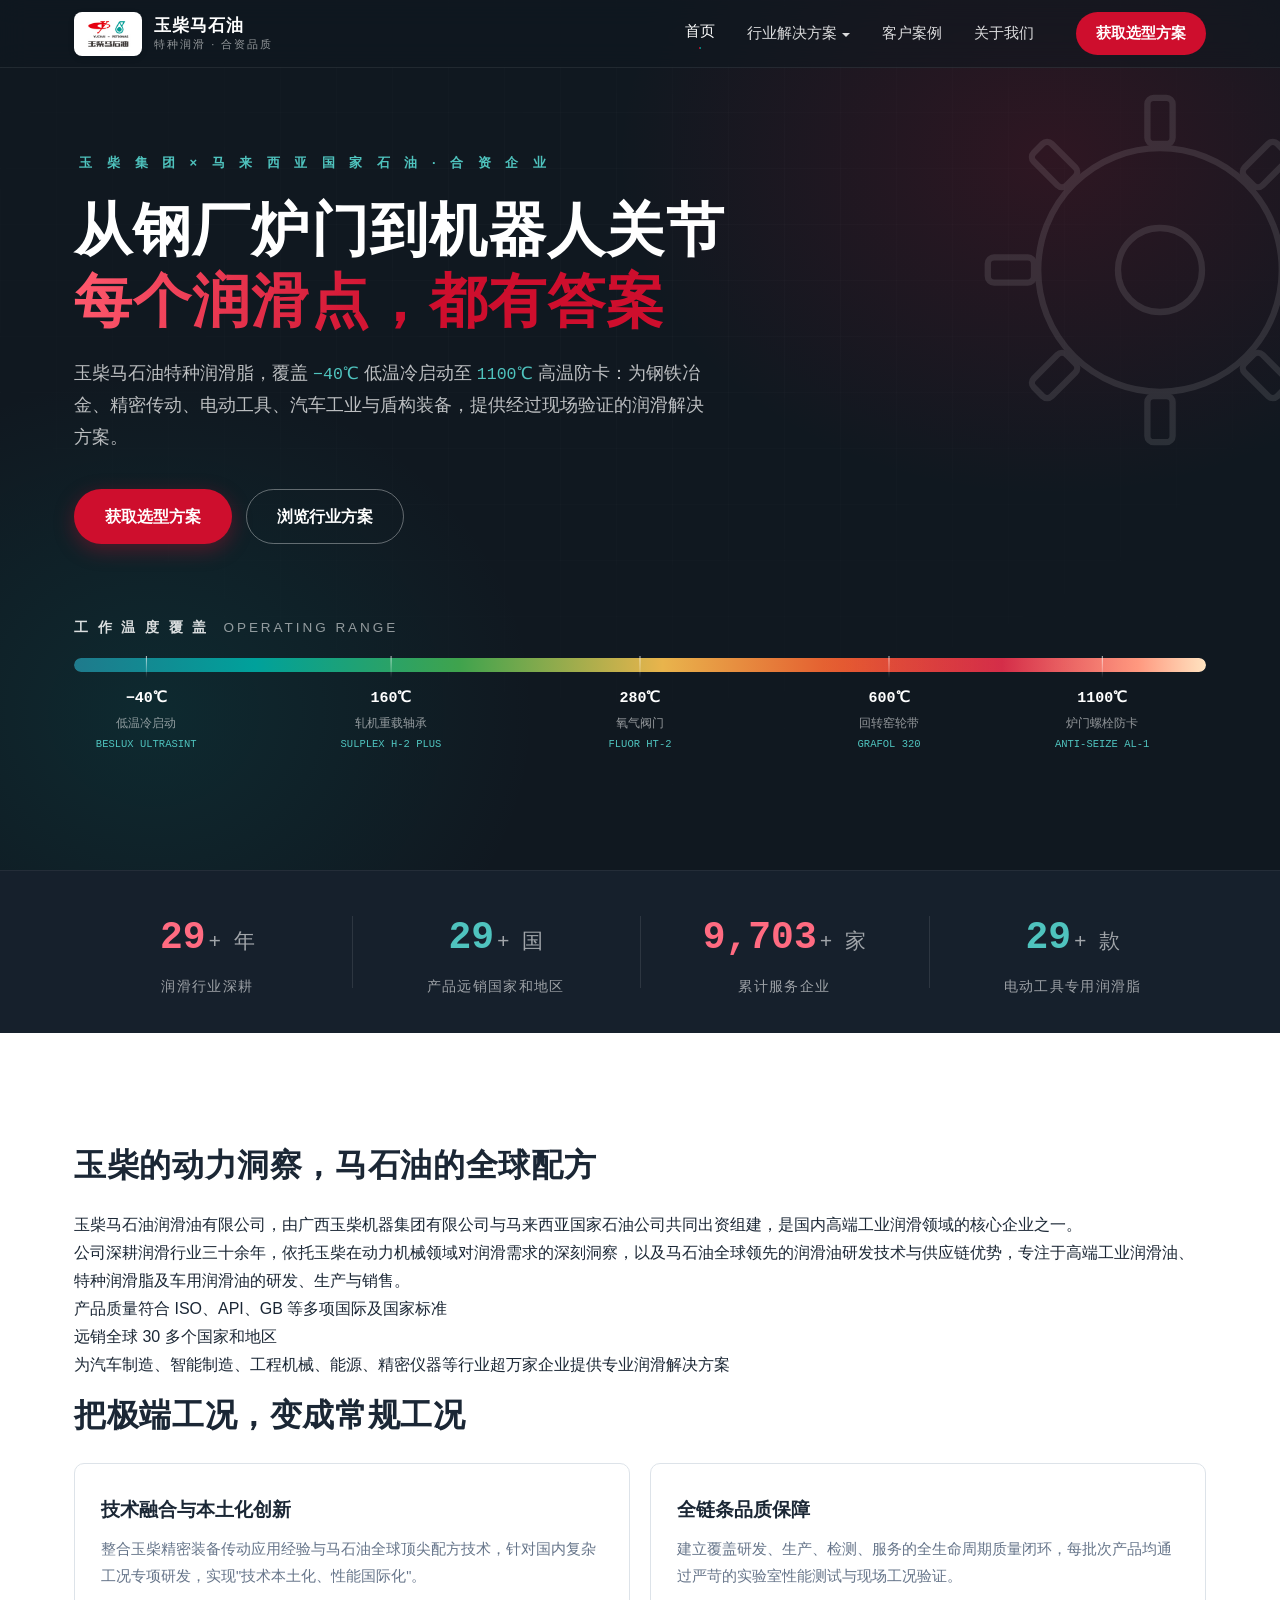
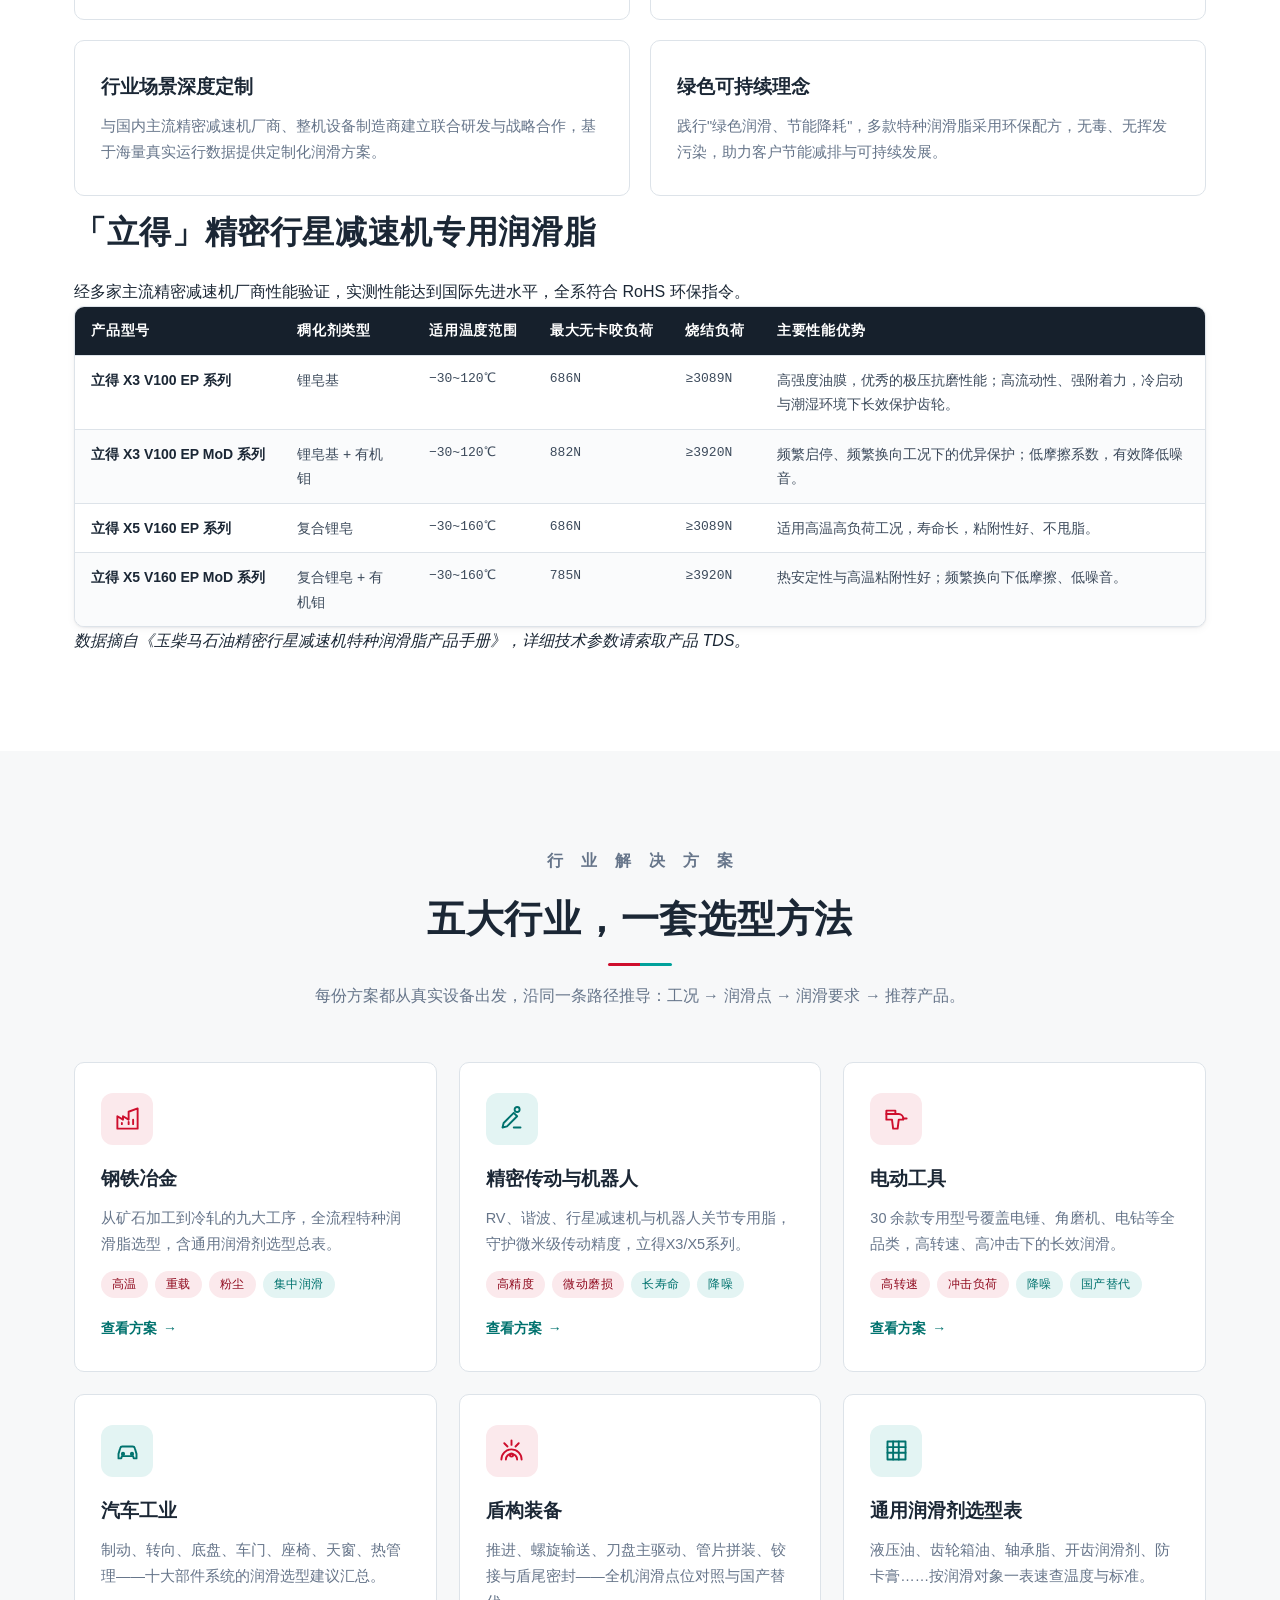
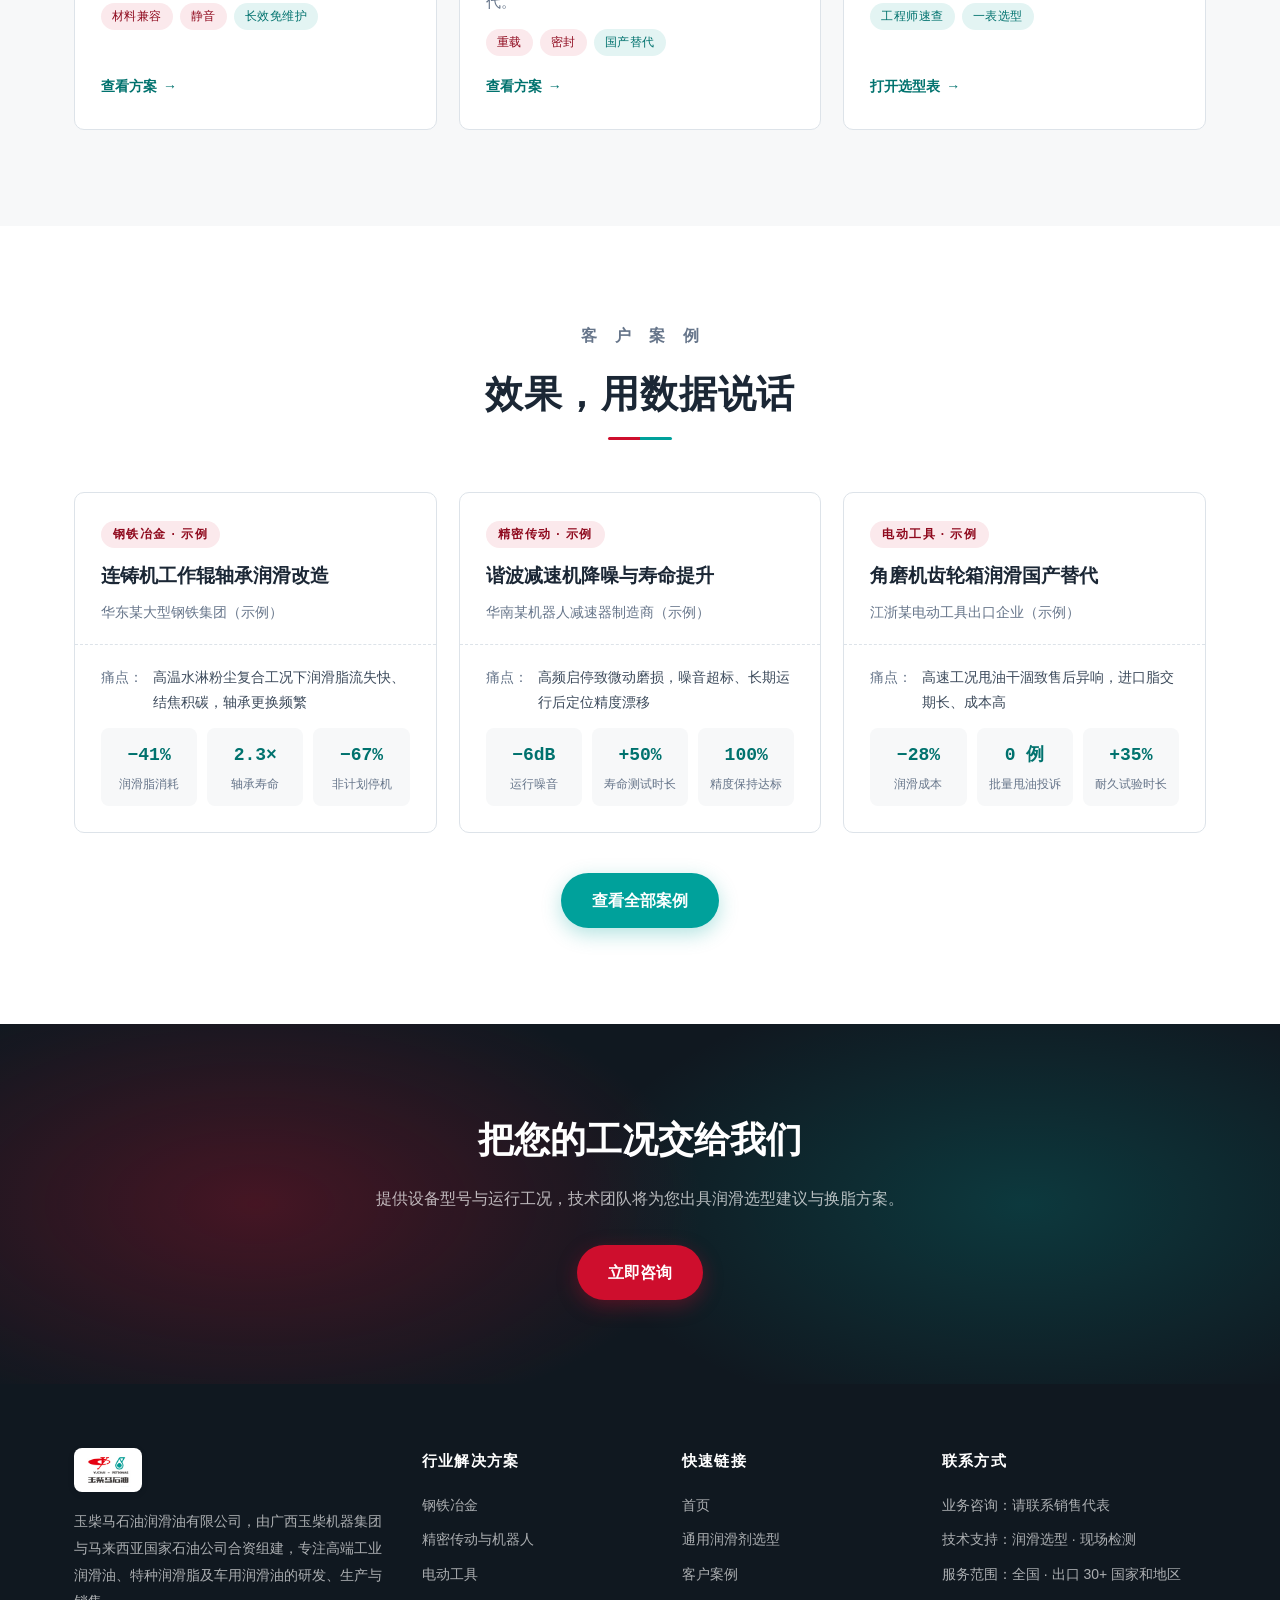
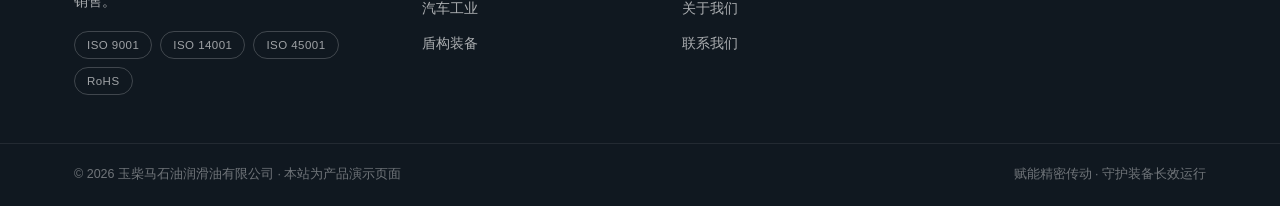
==== commit dcdce0d2: "Markdown-driven content system + admin CMS panel - 所有页面正文改为 content/*.md 前端渲染（marked 自托管，无 CDN） - md" ====
--- a/index.html
+++ b/index.html
@@ -40,7 +40,7 @@
 
 <main>
 
-<!-- 英雄区 -->
+<!-- 英雄区（设计元素，静态） -->
 <section class="hero">
   <div class="hero-grid" aria-hidden="true"></div>
   <svg aria-hidden="true" style="position:absolute;right:-90px;top:60px;width:420px;opacity:.10" viewBox="0 0 200 200" fill="none">
@@ -57,21 +57,6 @@
       </g>
     </g>
   </svg>
-  <svg aria-hidden="true" style="position:absolute;right:200px;top:320px;width:190px;opacity:.07" viewBox="0 0 200 200" fill="none">
-    <g class="gear-spin rev">
-      <circle cx="100" cy="100" r="58" stroke="#4FC3BE" stroke-width="4"/>
-      <circle cx="100" cy="100" r="20" stroke="#4FC3BE" stroke-width="4"/>
-      <g stroke="#4FC3BE" stroke-width="4">
-        <rect x="94" y="18" width="12" height="22" rx="3"/><rect x="94" y="160" width="12" height="22" rx="3"/>
-        <rect x="18" y="94" width="22" height="12" rx="3"/><rect x="160" y="94" width="22" height="12" rx="3"/>
-        <rect x="94" y="18" width="12" height="22" rx="3" transform="rotate(45 100 100)"/>
-        <rect x="94" y="160" width="12" height="22" rx="3" transform="rotate(45 100 100)"/>
-        <rect x="18" y="94" width="22" height="12" rx="3" transform="rotate(45 100 100)"/>
-        <rect x="160" y="94" width="22" height="12" rx="3" transform="rotate(45 100 100)"/>
-      </g>
-    </g>
-  </svg>
-
   <div class="hero-inner">
     <p class="eyebrow">玉 柴 集 团 × 马 来 西 亚 国 家 石 油 · 合 资 企 业</p>
     <h1>从钢厂炉门到机器人关节<br><span class="accent">每个润滑点，都有答案</span></h1>
@@ -81,42 +66,21 @@
       <a class="btn btn-ghost" href="solutions/steel.html">浏览行业方案</a>
     </div>
 
-    <!-- 签名元素：工作温度带 -->
     <div class="temp-band" aria-label="产品工作温度覆盖范围示意">
       <div class="temp-band-title"><strong>工 作 温 度 覆 盖</strong><span>OPERATING RANGE</span></div>
       <div class="temp-track"><div class="temp-fill"></div></div>
       <div class="temp-ticks">
-        <div class="temp-tick start" style="left:3%">
-          <div class="t-val">−40℃</div>
-          <div class="t-label">低温冷启动</div>
-          <div class="t-prod">BESLUX ULTRASINT</div>
-        </div>
-        <div class="temp-tick" style="left:28%">
-          <div class="t-val">160℃</div>
-          <div class="t-label">轧机重载轴承</div>
-          <div class="t-prod">SULPLEX H-2 PLUS</div>
-        </div>
-        <div class="temp-tick" style="left:50%">
-          <div class="t-val">280℃</div>
-          <div class="t-label">氧气阀门</div>
-          <div class="t-prod">FLUOR HT-2</div>
-        </div>
-        <div class="temp-tick" style="left:72%">
-          <div class="t-val">600℃</div>
-          <div class="t-label">回转窑轮带</div>
-          <div class="t-prod">GRAFOL 320</div>
-        </div>
-        <div class="temp-tick end" style="left:94%">
-          <div class="t-val">1100℃</div>
-          <div class="t-label">炉门螺栓防卡</div>
-          <div class="t-prod">ANTI-SEIZE AL-1</div>
-        </div>
+        <div class="temp-tick start" style="left:3%"><div class="t-val">−40℃</div><div class="t-label">低温冷启动</div><div class="t-prod">BESLUX ULTRASINT</div></div>
+        <div class="temp-tick" style="left:28%"><div class="t-val">160℃</div><div class="t-label">轧机重载轴承</div><div class="t-prod">SULPLEX H-2 PLUS</div></div>
+        <div class="temp-tick" style="left:50%"><div class="t-val">280℃</div><div class="t-label">氧气阀门</div><div class="t-prod">FLUOR HT-2</div></div>
+        <div class="temp-tick" style="left:72%"><div class="t-val">600℃</div><div class="t-label">回转窑轮带</div><div class="t-prod">GRAFOL 320</div></div>
+        <div class="temp-tick end" style="left:94%"><div class="t-val">1100℃</div><div class="t-label">炉门螺栓防卡</div><div class="t-prod">ANTI-SEIZE AL-1</div></div>
       </div>
     </div>
   </div>
 </section>
 
-<!-- 数据条 -->
+<!-- 数据条（静态） -->
 <section class="stats" aria-label="公司关键数据">
   <div class="stats-inner">
     <div class="stat reveal"><div class="num" data-count="30">0<span class="unit">+ 年</span></div><div class="lbl">润滑行业深耕</div></div>
@@ -126,102 +90,15 @@
   </div>
 </section>
 
-<!-- 公司简介 -->
+<!-- 首页正文（Markdown 驱动，可编辑） -->
 <section class="section">
-  <div class="container split">
-    <div class="reveal">
-      <p class="eyebrow">合 资 血 统 · 双 重 优 势</p>
-      <h2>玉柴的动力洞察<br>马石油的全球配方</h2>
-      <p>玉柴马石油润滑油有限公司，由广西玉柴机器集团有限公司与马来西亚国家石油公司共同出资组建，是国内高端工业润滑领域的核心企业之一。</p>
-      <p>公司深耕润滑行业三十余年，依托玉柴在动力机械领域对润滑需求的深刻洞察，以及马石油全球领先的润滑油研发技术与供应链优势，专注于高端工业润滑油、特种润滑脂及车用润滑油的研发、生产与销售。</p>
-      <ul class="facts">
-        <li>产品质量符合 ISO、API、GB 等多项国际及国家标准</li>
-        <li>远销全球 30 多个国家和地区</li>
-        <li>为汽车制造、智能制造、工程机械、能源、精密仪器等行业超万家企业提供专业润滑解决方案</li>
-      </ul>
-    </div>
-    <div class="art reveal d2" aria-hidden="true">
-      <svg viewBox="0 0 560 430" xmlns="http://www.w3.org/2000/svg" role="img" aria-label="玉柴与马石油合资示意">
-        <defs>
-          <linearGradient id="bgJV" x1="0" y1="0" x2="1" y2="1">
-            <stop offset="0" stop-color="#101820"/><stop offset="1" stop-color="#1B2A3A"/>
-          </linearGradient>
-          <linearGradient id="film" x1="0" y1="0" x2="1" y2="0">
-            <stop offset="0" stop-color="#CE0E2D"/><stop offset="1" stop-color="#00A19B"/>
-          </linearGradient>
-        </defs>
-        <rect width="560" height="430" fill="url(#bgJV)"/>
-        <g opacity=".08" stroke="#fff"><path d="M0 90 H560 M0 180 H560 M0 270 H560 M0 360 H560"/><path d="M90 0 V430 M200 0 V430 M310 0 V430 M420 0 V430"/></g>
-        <!-- 玉柴：红色齿轮 -->
-        <g class="gear-spin" style="transform-box:fill-box" transform="translate(88 120)">
-          <g stroke="#CE0E2D" stroke-width="7" fill="none">
-            <circle cx="72" cy="72" r="46"/><circle cx="72" cy="72" r="16"/>
-            <g>
-              <rect x="66" y="6" width="12" height="18" rx="3" fill="#CE0E2D" stroke="none"/>
-              <rect x="66" y="120" width="12" height="18" rx="3" fill="#CE0E2D" stroke="none"/>
-              <rect x="6" y="66" width="18" height="12" rx="3" fill="#CE0E2D" stroke="none"/>
-              <rect x="120" y="66" width="18" height="12" rx="3" fill="#CE0E2D" stroke="none"/>
-              <rect x="66" y="6" width="12" height="18" rx="3" fill="#CE0E2D" stroke="none" transform="rotate(45 72 72)"/>
-              <rect x="66" y="120" width="12" height="18" rx="3" fill="#CE0E2D" stroke="none" transform="rotate(45 72 72)"/>
-              <rect x="6" y="66" width="18" height="12" rx="3" fill="#CE0E2D" stroke="none" transform="rotate(45 72 72)"/>
-              <rect x="120" y="66" width="18" height="12" rx="3" fill="#CE0E2D" stroke="none" transform="rotate(45 72 72)"/>
-            </g>
-          </g>
-        </g>
-        <text x="160" y="300" fill="#fff" font-size="17" font-weight="700" text-anchor="middle" font-family="PingFang SC, Microsoft YaHei, sans-serif">广西玉柴机器集团</text>
-        <text x="160" y="322" fill="#8B98A8" font-size="11.5" text-anchor="middle" font-family="SF Mono, Menlo, monospace" letter-spacing="2">POWER MACHINERY</text>
-        <!-- 马石油：青色油滴 -->
-        <g class="float-soft">
-          <path d="M400 122 C424 158 448 186 448 216 a48 48 0 1 1 -96 0 c0 -30 24 -58 48 -94 Z" fill="none" stroke="#00A19B" stroke-width="7"/>
-          <circle cx="400" cy="220" r="14" fill="#00A19B"/>
-        </g>
-        <text x="400" y="300" fill="#fff" font-size="17" font-weight="700" text-anchor="middle" font-family="PingFang SC, Microsoft YaHei, sans-serif">马来西亚国家石油</text>
-        <text x="400" y="322" fill="#8B98A8" font-size="11.5" text-anchor="middle" font-family="SF Mono, Menlo, monospace" letter-spacing="2">PETRONAS</text>
-        <!-- 油膜连接线 -->
-        <path d="M232 192 C280 176 296 176 330 190" stroke="url(#film)" stroke-width="5" fill="none" stroke-linecap="round"/>
-        <text x="280" y="368" fill="#fff" font-size="14" text-anchor="middle" font-family="PingFang SC, Microsoft YaHei, sans-serif" opacity=".85" letter-spacing="6">技术本土化 · 性能国际化</text>
-        <rect x="0" y="422" width="560" height="8" fill="url(#film)"/>
-      </svg>
-    </div>
-  </div>
-</section>
-
-<!-- 核心优势 -->
-<section class="section tint">
   <div class="container">
-    <div class="section-head center reveal">
-      <p class="eyebrow">核 心 优 势</p>
-      <h2>把极端工况，变成常规工况</h2>
-      <div class="seam"></div>
-      <p>覆盖“研发 — 生产 — 检测 — 服务”的全链条能力，让每一次润滑都可验证、可追溯。</p>
-    </div>
-    <div class="grid c4">
-      <div class="card reveal">
-        <div class="icon red"><svg viewBox="0 0 24 24" fill="none" stroke="currentColor" stroke-width="1.7" stroke-linecap="round" stroke-linejoin="round"><path d="M9 3h6M10 3v5.5L4.8 17a3 3 0 0 0 2.7 4.5h9a3 3 0 0 0 2.7-4.5L14 8.5V3"/><path d="M7.5 14h9"/></svg></div>
-        <h3>技术融合与本土化创新</h3>
-        <p>整合玉柴精密装备传动应用经验与马石油全球顶尖配方技术，针对国内复杂工况专项研发，实现“技术本土化、性能国际化”。</p>
-      </div>
-      <div class="card reveal d1">
-        <div class="icon"><svg viewBox="0 0 24 24" fill="none" stroke="currentColor" stroke-width="1.7" stroke-linecap="round" stroke-linejoin="round"><path d="M12 3l7 3v5c0 4.5-3 8.5-7 10-4-1.5-7-5.5-7-10V6l7-3z"/><path d="M9 12l2 2 4-4"/></svg></div>
-        <h3>全链条品质保障</h3>
-        <p>建立覆盖研发、生产、检测、服务的全生命周期质量闭环，每批次产品均通过严苛的实验室性能测试与现场工况验证。</p>
-      </div>
-      <div class="card reveal d2">
-        <div class="icon red"><svg viewBox="0 0 24 24" fill="none" stroke="currentColor" stroke-width="1.7" stroke-linecap="round" stroke-linejoin="round"><path d="M3 21V9l6 4V9l6 4V5l6-2v18H3z"/><path d="M7 17h2M11 17h2M15 17h2"/></svg></div>
-        <h3>行业场景深度定制</h3>
-        <p>与国内主流精密减速机厂商、整机设备制造商建立联合研发与战略合作，基于海量真实运行数据提供定制化润滑方案。</p>
-      </div>
-      <div class="card reveal d3">
-        <div class="icon"><svg viewBox="0 0 24 24" fill="none" stroke="currentColor" stroke-width="1.7" stroke-linecap="round" stroke-linejoin="round"><path d="M5 21c0-9 4-14 14-16-1 10-5 14-11 14"/><path d="M5 21c1-4 3-7 7-9"/></svg></div>
-        <h3>绿色可持续理念</h3>
-        <p>践行“绿色润滑、节能降耗”，多款特种润滑脂采用环保配方，无毒、无挥发污染，助力客户节能减排与合规生产。</p>
-      </div>
-    </div>
-  </div>
-</section>
-
-<!-- 行业解决方案 -->
-<section class="section" id="solutions">
+    <div id="home-content" data-content="content/pages/home.md" data-base=""></div>
+  </div>
+</section>
+
+<!-- 行业解决方案（导航入口，静态） -->
+<section class="section tint" id="solutions">
   <div class="container">
     <div class="section-head center reveal">
       <p class="eyebrow">行 业 解 决 方 案</p>
@@ -265,7 +142,7 @@
         <div class="chips"><span class="chip">重载</span><span class="chip">密封</span><span class="chip teal">国产替代</span></div>
         <span class="more">查看方案</span>
       </a>
-      <a class="card industry-card reveal d2" href="solutions/steel.html#general">
+      <a class="card industry-card reveal d2" href="solutions/steel.html#钢铁行业通用润滑剂选型">
         <div class="icon"><svg viewBox="0 0 24 24" fill="none" stroke="currentColor" stroke-width="1.7" stroke-linecap="round" stroke-linejoin="round"><path d="M4 4h16v16H4z"/><path d="M4 9h16M4 14h16M9 4v16M14 4v16"/></svg></div>
         <h3>通用润滑剂选型表</h3>
         <p>液压油、齿轮箱油、轴承脂、开齿润滑剂、防卡膏……按润滑对象一表速查温度与标准。</p>
@@ -276,53 +153,7 @@
   </div>
 </section>
 
-<!-- 产品聚焦：立得系列 -->
-<section class="section tint">
-  <div class="container">
-    <div class="section-head reveal">
-      <p class="eyebrow">产 品 聚 焦</p>
-      <h2>「立得」精密行星减速机专用润滑脂</h2>
-      <div class="seam"></div>
-      <p>经多家主流精密减速机厂商性能验证，实测性能达到国际先进水平，全系符合 RoHS 环保指令。</p>
-    </div>
-    <div class="table-wrap reveal">
-      <table class="spec">
-        <thead>
-          <tr><th>产品型号</th><th>稠化剂类型</th><th>适用温度范围</th><th>最大无卡咬负荷</th><th>烧结负荷</th><th>主要性能优势</th></tr>
-        </thead>
-        <tbody>
-          <tr>
-            <td class="dev">立得 X3 V100 EP 系列</td><td>锂皂基</td>
-            <td><span class="trange"><span class="bar"><i data-lo="-30" data-hi="120"></i></span><span class="lbl">−30~120℃</span></span></td>
-            <td class="mono">686N</td><td class="mono">≥3089N</td>
-            <td>高强度油膜，优秀的极压抗磨性能；高流动性、强附着力，冷启动与潮湿环境下长效保护齿轮。</td>
-          </tr>
-          <tr>
-            <td class="dev">立得 X3 V100 EP MoD 系列</td><td>锂皂基 + 有机钼</td>
-            <td><span class="trange"><span class="bar"><i data-lo="-30" data-hi="120"></i></span><span class="lbl">−30~120℃</span></span></td>
-            <td class="mono">882N</td><td class="mono">≥3920N</td>
-            <td>频繁启停、频繁换向工况下的优异保护；低摩擦系数，有效降低噪音。</td>
-          </tr>
-          <tr>
-            <td class="dev">立得 X5 V160 EP 系列</td><td>复合锂皂</td>
-            <td><span class="trange"><span class="bar"><i data-lo="-30" data-hi="160"></i></span><span class="lbl">−30~160℃</span></span></td>
-            <td class="mono">686N</td><td class="mono">≥3089N</td>
-            <td>适用高温高负荷工况，寿命长，粘附性好、不甩脂。</td>
-          </tr>
-          <tr>
-            <td class="dev">立得 X5 V160 EP MoD 系列</td><td>复合锂皂 + 有机钼</td>
-            <td><span class="trange"><span class="bar"><i data-lo="-30" data-hi="160"></i></span><span class="lbl">−30~160℃</span></span></td>
-            <td class="mono">785N</td><td class="mono">≥3920N</td>
-            <td>热安定性与高温粘附性好；频繁换向下低摩擦、低噪音。</td>
-          </tr>
-        </tbody>
-      </table>
-    </div>
-    <p class="reveal" style="margin-top:18px;font-size:13.5px;color:var(--gray)">* 数据摘自《玉柴马石油精密行星减速机特种润滑脂产品手册》，详细技术参数请索取产品 TDS。</p>
-  </div>
-</section>
-
-<!-- 案例预览 -->
+<!-- 案例预览（由 manifest 动态生成） -->
 <section class="section">
   <div class="container">
     <div class="section-head center reveal">
@@ -330,60 +161,13 @@
       <h2>效果，用数据说话</h2>
       <div class="seam"></div>
     </div>
-    <div class="grid c3">
-      <a class="card case-card reveal" href="cases.html#case-steel">
-        <div class="case-top">
-          <span class="case-tag">钢铁冶金 · 示例</span>
-          <h3>连铸机轴承润滑改造</h3>
-          <div class="who">华东某大型钢铁集团</div>
-        </div>
-        <div class="case-body">
-          <div class="kv"><span class="k">痛点：</span><span class="v">高温水淋工况下润滑脂流失快，轴承更换频繁</span></div>
-          <div class="case-metrics">
-            <div class="m"><div class="v">−41%</div><div class="k">润滑脂消耗</div></div>
-            <div class="m"><div class="v">2.3×</div><div class="k">轴承寿命</div></div>
-            <div class="m"><div class="v">−67%</div><div class="k">非计划停机</div></div>
-          </div>
-        </div>
-      </a>
-      <a class="card case-card reveal d1" href="cases.html#case-robot">
-        <div class="case-top">
-          <span class="case-tag">精密传动 · 示例</span>
-          <h3>谐波减速机降噪与寿命提升</h3>
-          <div class="who">华南某机器人减速器制造商</div>
-        </div>
-        <div class="case-body">
-          <div class="kv"><span class="k">痛点：</span><span class="v">高频启停致微动磨损，噪音超标、精度漂移</span></div>
-          <div class="case-metrics">
-            <div class="m"><div class="v">−6dB</div><div class="k">运行噪音</div></div>
-            <div class="m"><div class="v">+50%</div><div class="k">寿命测试时长</div></div>
-            <div class="m"><div class="v">100%</div><div class="k">精度保持达标</div></div>
-          </div>
-        </div>
-      </a>
-      <a class="card case-card reveal d2" href="cases.html#case-tool">
-        <div class="case-top">
-          <span class="case-tag">电动工具 · 示例</span>
-          <h3>角磨机齿轮箱国产替代</h3>
-          <div class="who">江浙某电动工具出口企业</div>
-        </div>
-        <div class="case-body">
-          <div class="kv"><span class="k">痛点：</span><span class="v">进口脂交期长成本高，高速工况甩油干涸</span></div>
-          <div class="case-metrics">
-            <div class="m"><div class="v">−28%</div><div class="k">润滑成本</div></div>
-            <div class="m"><div class="v">0 例</div><div class="k">批量甩油投诉</div></div>
-            <div class="m"><div class="v">+35%</div><div class="k">耐久试验时长</div></div>
-          </div>
-        </div>
-      </a>
-    </div>
+    <div class="grid c3" id="home-cases"></div>
     <div style="text-align:center;margin-top:40px" class="reveal">
       <a class="btn btn-teal" href="cases.html">查看全部案例</a>
     </div>
   </div>
 </section>
 
-<!-- CTA -->
 <section class="cta-band">
   <div class="container reveal">
     <h2>把您的工况交给我们</h2>
@@ -419,7 +203,7 @@
       <h4>快速链接</h4>
       <ul>
         <li><a href="index.html">首页</a></li>
-        <li><a href="solutions/steel.html#general">通用润滑剂选型</a></li>
+        <li><a href="solutions/steel.html#钢铁行业通用润滑剂选型">通用润滑剂选型</a></li>
         <li><a href="cases.html">客户案例</a></li>
         <li><a href="about.html">关于我们</a></li>
         <li><a href="about.html#contact">联系我们</a></li>
@@ -443,5 +227,7 @@
 </footer>
 
 <script src="assets/js/main.js"></script>
+<script src="assets/js/vendor/marked.min.js"></script>
+<script src="assets/js/md-render.js"></script>
 </body>
 </html>
--- a/assets/css/style.css
+++ b/assets/css/style.css
@@ -326,6 +326,7 @@
 
 /* ---------- 手册版式（侧栏 + 内容） ---------- */
 .handbook { display: grid; grid-template-columns: 250px minmax(0, 1fr); gap: 48px; align-items: start; }
+.handbook > * { min-width: 0; }
 .side-rail { position: sticky; top: calc(var(--nav-h) + 28px); }
 .side-rail .rail-title {
   font-size: 12.5px; letter-spacing: .3em; color: var(--gray); margin-bottom: 14px; font-weight: 600;
@@ -477,6 +478,63 @@
   font-size: 12.5px; color: rgba(255, 255, 255, .4);
 }
 
+/* ---------- Markdown 渲染正文 ---------- */
+table.spec td.numcell { font-family: var(--mono); font-size: 13px; color: var(--slate); white-space: nowrap; }
+table.spec td .prod { white-space: normal; }
+
+/* 通用产品药丸（表格外也可用，如案例正文） */
+.prod {
+  font-family: var(--mono); font-size: 12.5px; color: var(--teal-deep);
+  background: var(--teal-soft); border-radius: 5px; padding: 2px 8px;
+  display: inline-block; margin: 1px 3px 1px 0;
+}
+
+.prose { font-size: 15.5px; color: var(--slate); line-height: 1.85; }
+.prose > h2 {
+  font-size: 24px; font-weight: 800; color: var(--ink); margin: 40px 0 8px;
+  scroll-margin-top: calc(var(--nav-h) + 24px);
+}
+.prose > h2:first-child { margin-top: 0; }
+.prose > h3, .doc-section h3 { font-size: 18.5px; font-weight: 700; color: var(--ink); margin: 26px 0 8px; }
+.prose > h4, .doc-section h4 { font-size: 15.5px; font-weight: 700; color: var(--ink); margin: 20px 0 6px; }
+.prose p, .doc-section p:not(.desc) { margin: 0 0 14px; }
+.prose ul, .prose ol, .doc-section ul, .doc-section ol { margin: 0 0 16px; padding-left: 4px; }
+.prose li, .doc-section li { position: relative; padding-left: 22px; margin-bottom: 8px; list-style: none; }
+.prose ul > li::before, .doc-section ul > li::before { content: ""; position: absolute; left: 4px; top: 11px; width: 6px; height: 6px; border-radius: 50%; background: var(--teal); }
+.prose ol, .doc-section ol { counter-reset: li; }
+.prose ol > li, .doc-section ol > li { counter-increment: li; }
+.prose ol > li::before, .doc-section ol > li::before { content: counter(li); position: absolute; left: 0; top: 2px; width: 18px; height: 18px; border-radius: 50%; background: var(--red-soft); color: var(--red-deep); font-size: 11px; font-weight: 700; display: grid; place-items: center; font-family: var(--mono); }
+.prose strong, .doc-section strong { color: var(--ink); font-weight: 700; }
+.prose a, .doc-section a { color: var(--teal-deep); text-decoration: underline; text-underline-offset: 2px; }
+.prose a:hover, .doc-section a:hover { color: var(--teal); }
+.prose img, .doc-section img { border-radius: 12px; box-shadow: var(--shadow-md); margin: 8px 0 18px; max-width: 100%; }
+.prose hr, .doc-section hr { border: none; border-top: 1px solid var(--line); margin: 30px 0; }
+.prose blockquote, .doc-section blockquote {
+  border-left: 3px solid var(--teal); background: var(--teal-soft); border-radius: 0 10px 10px 0;
+  padding: 14px 20px; margin: 0 0 18px; color: var(--teal-deep); font-style: italic;
+}
+.prose blockquote p, .doc-section blockquote p { margin: 0; }
+.prose .table-wrap { margin: 6px 0 22px; }
+.prose em, .doc-section em { color: var(--gray); font-size: 13.5px; font-style: normal; }
+
+/* 案例详情正文 */
+.case-detail-body.prose { padding: 30px 32px; }
+.case-detail-body.prose > h2 {
+  font-size: 16px; font-weight: 700; margin: 26px 0 10px; display: flex; align-items: center; gap: 9px;
+}
+.case-detail-body.prose > h2:first-child { margin-top: 0; }
+.case-detail-body.prose > h2::before { content: ""; width: 4px; height: 16px; border-radius: 2px; background: linear-gradient(180deg, var(--red), var(--teal)); flex: none; }
+
+/* 首页 markdown 中段 */
+#home-content { }
+#home-content > h2 { font-size: clamp(24px, 3vw, 32px); font-weight: 800; letter-spacing: .02em; margin: 8px 0 18px; }
+#home-content .adv-grid { display: grid; grid-template-columns: repeat(2, 1fr); gap: 20px; margin: 20px 0 8px; }
+
+@media (max-width: 760px) {
+  .case-detail-body.prose { padding: 24px 20px; }
+  #home-content .adv-grid { grid-template-columns: 1fr; }
+}
+
 /* ---------- 动效 ---------- */
 .reveal { opacity: 0; transform: translateY(22px); transition: opacity .7s ease, transform .7s ease; }
 .reveal.in { opacity: 1; transform: none; }
@@ -502,7 +560,7 @@
 @media (max-width: 1020px) {
   .grid.c4 { grid-template-columns: repeat(2, 1fr); }
   .grid.c3 { grid-template-columns: repeat(2, 1fr); }
-  .handbook { grid-template-columns: 1fr; }
+  .handbook { grid-template-columns: minmax(0, 1fr); }
   .side-rail { position: static; margin-bottom: 8px; }
   .side-rail ol { display: flex; flex-wrap: wrap; gap: 2px 18px; border-left: none; }
   .side-rail a { border-left: none; padding: 6px 0; }
